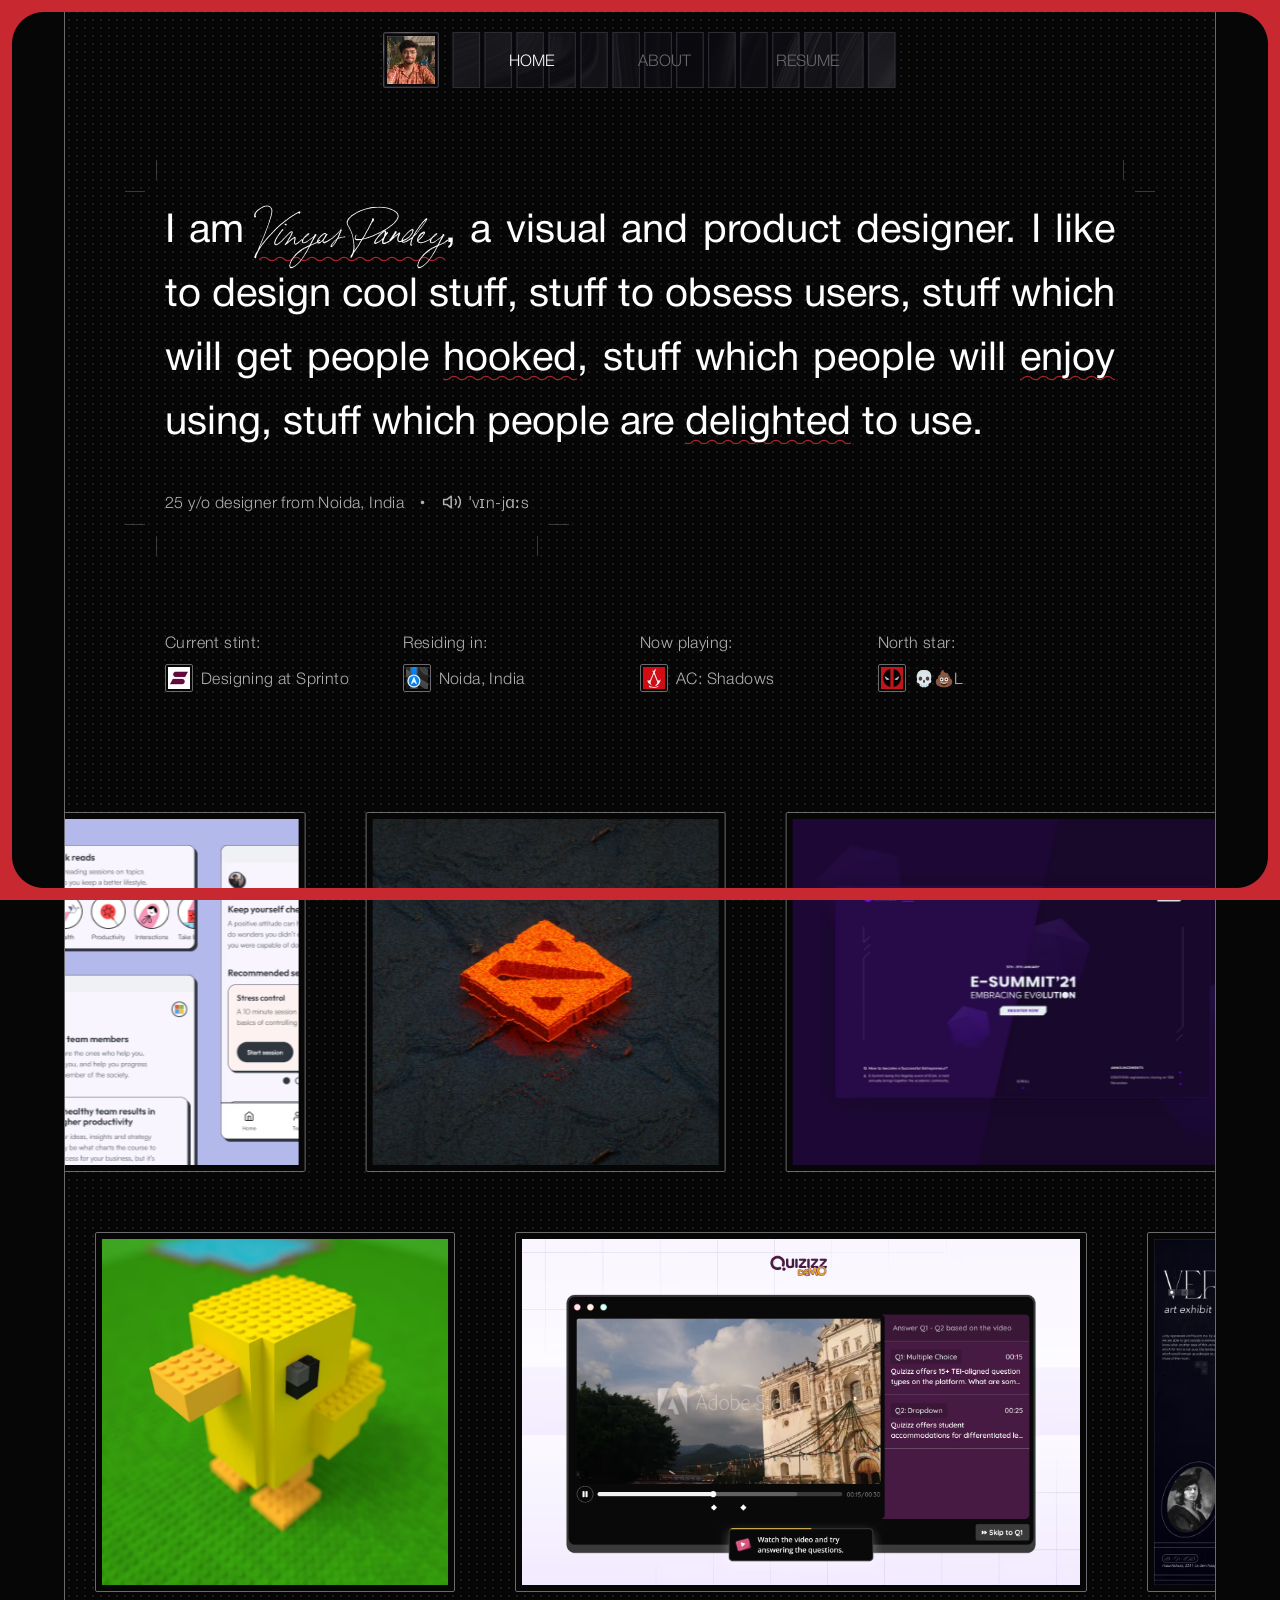
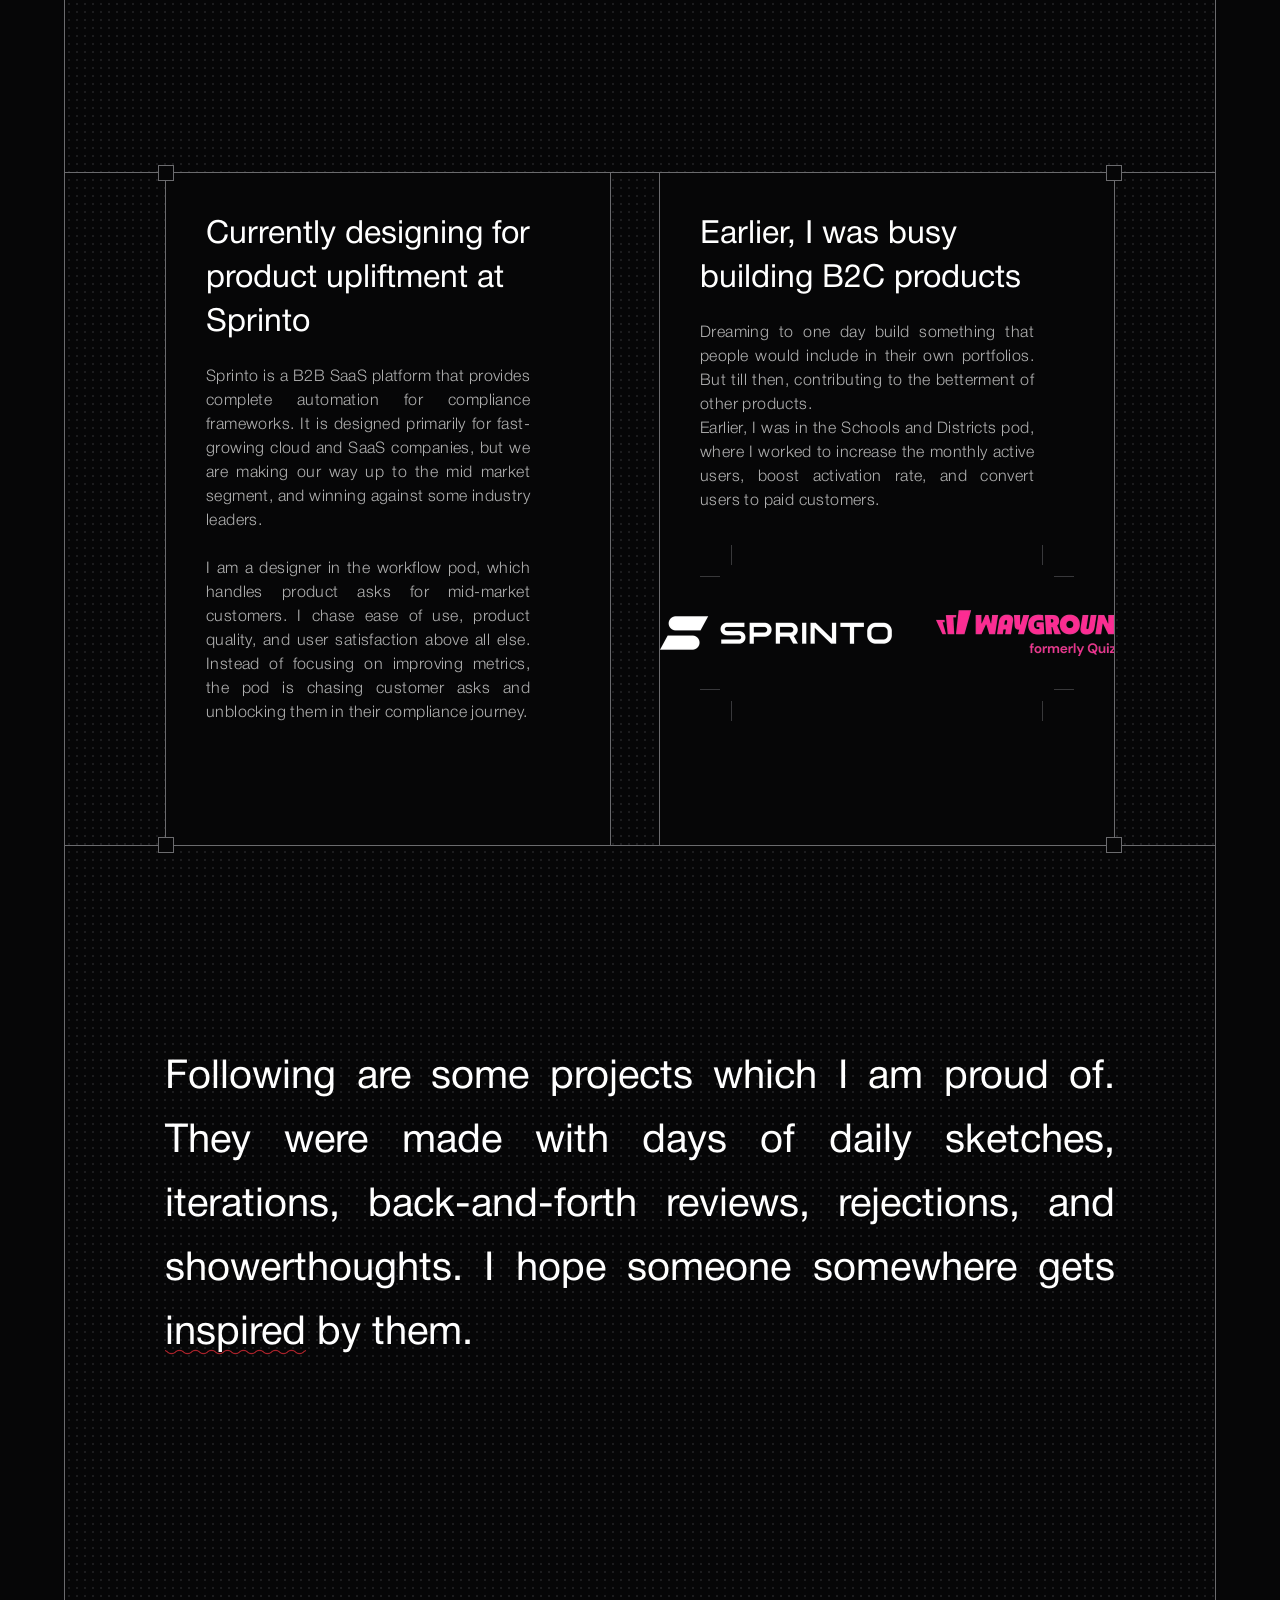
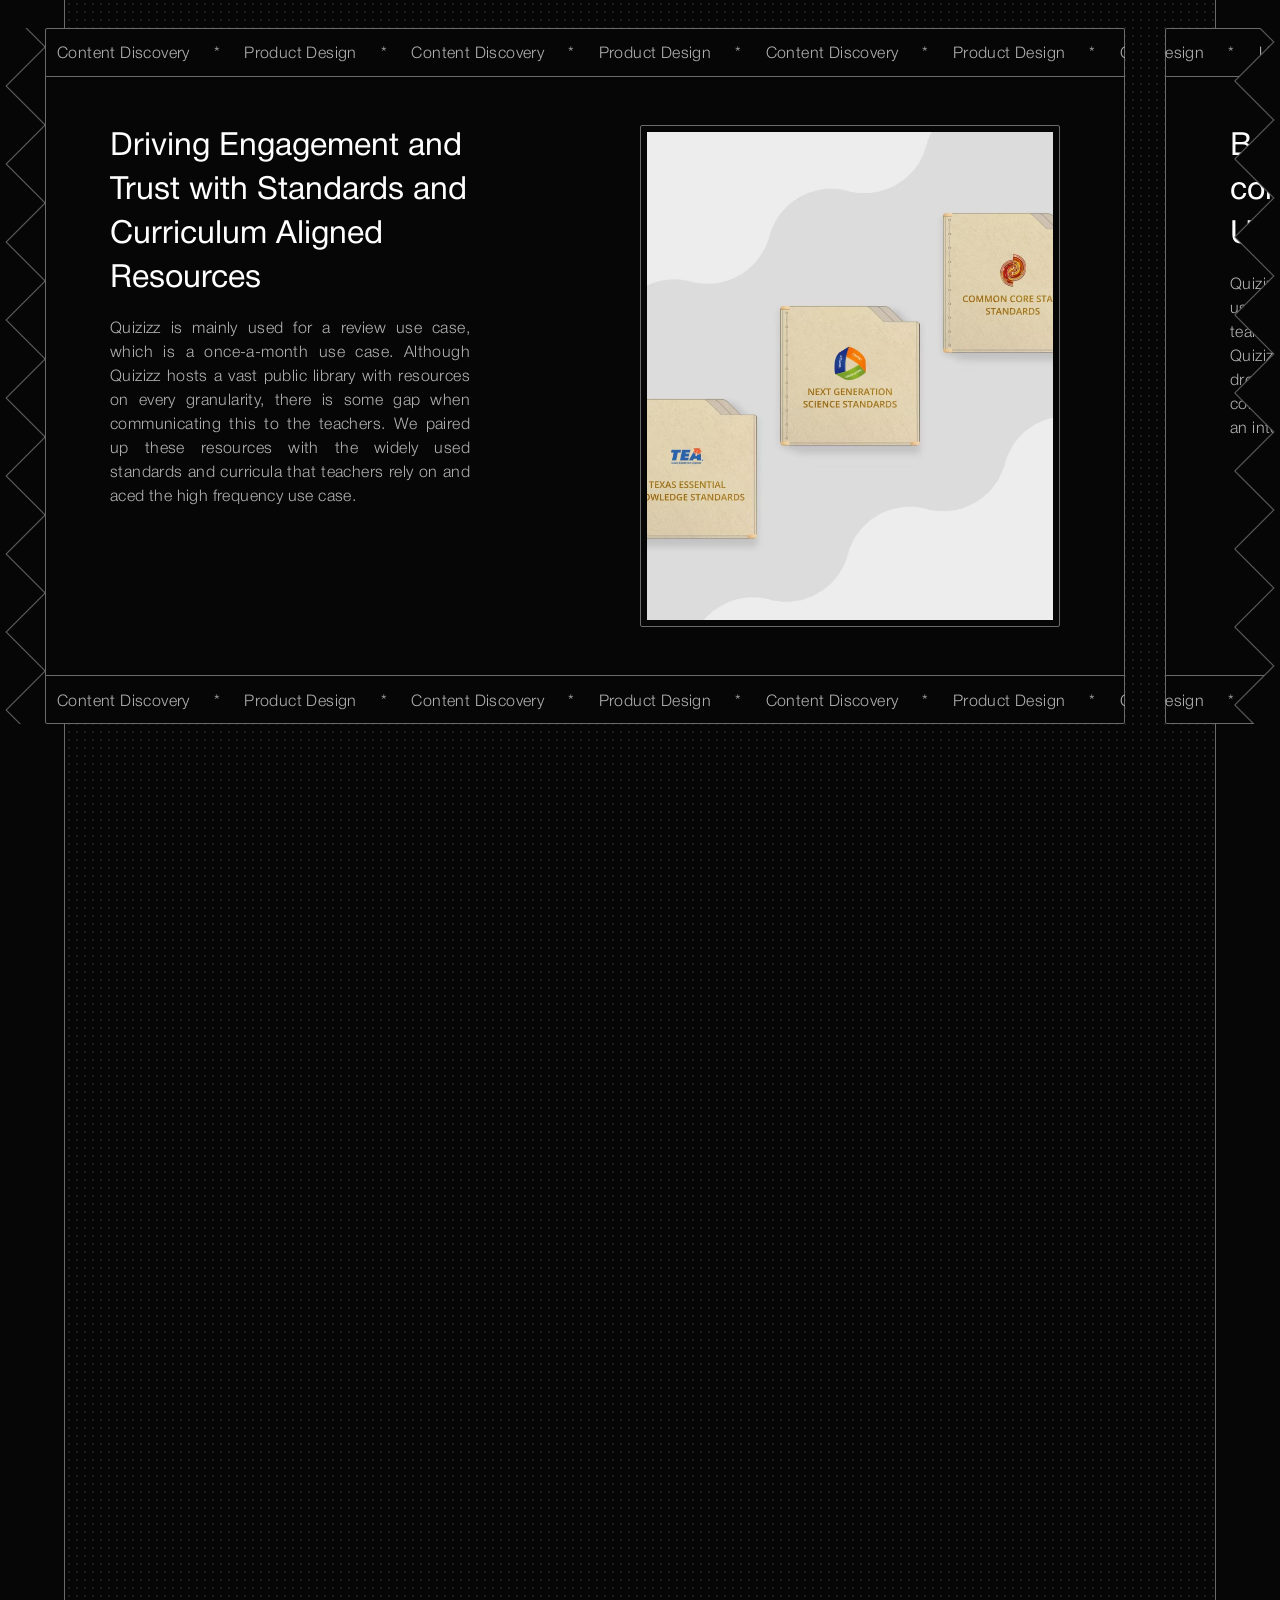
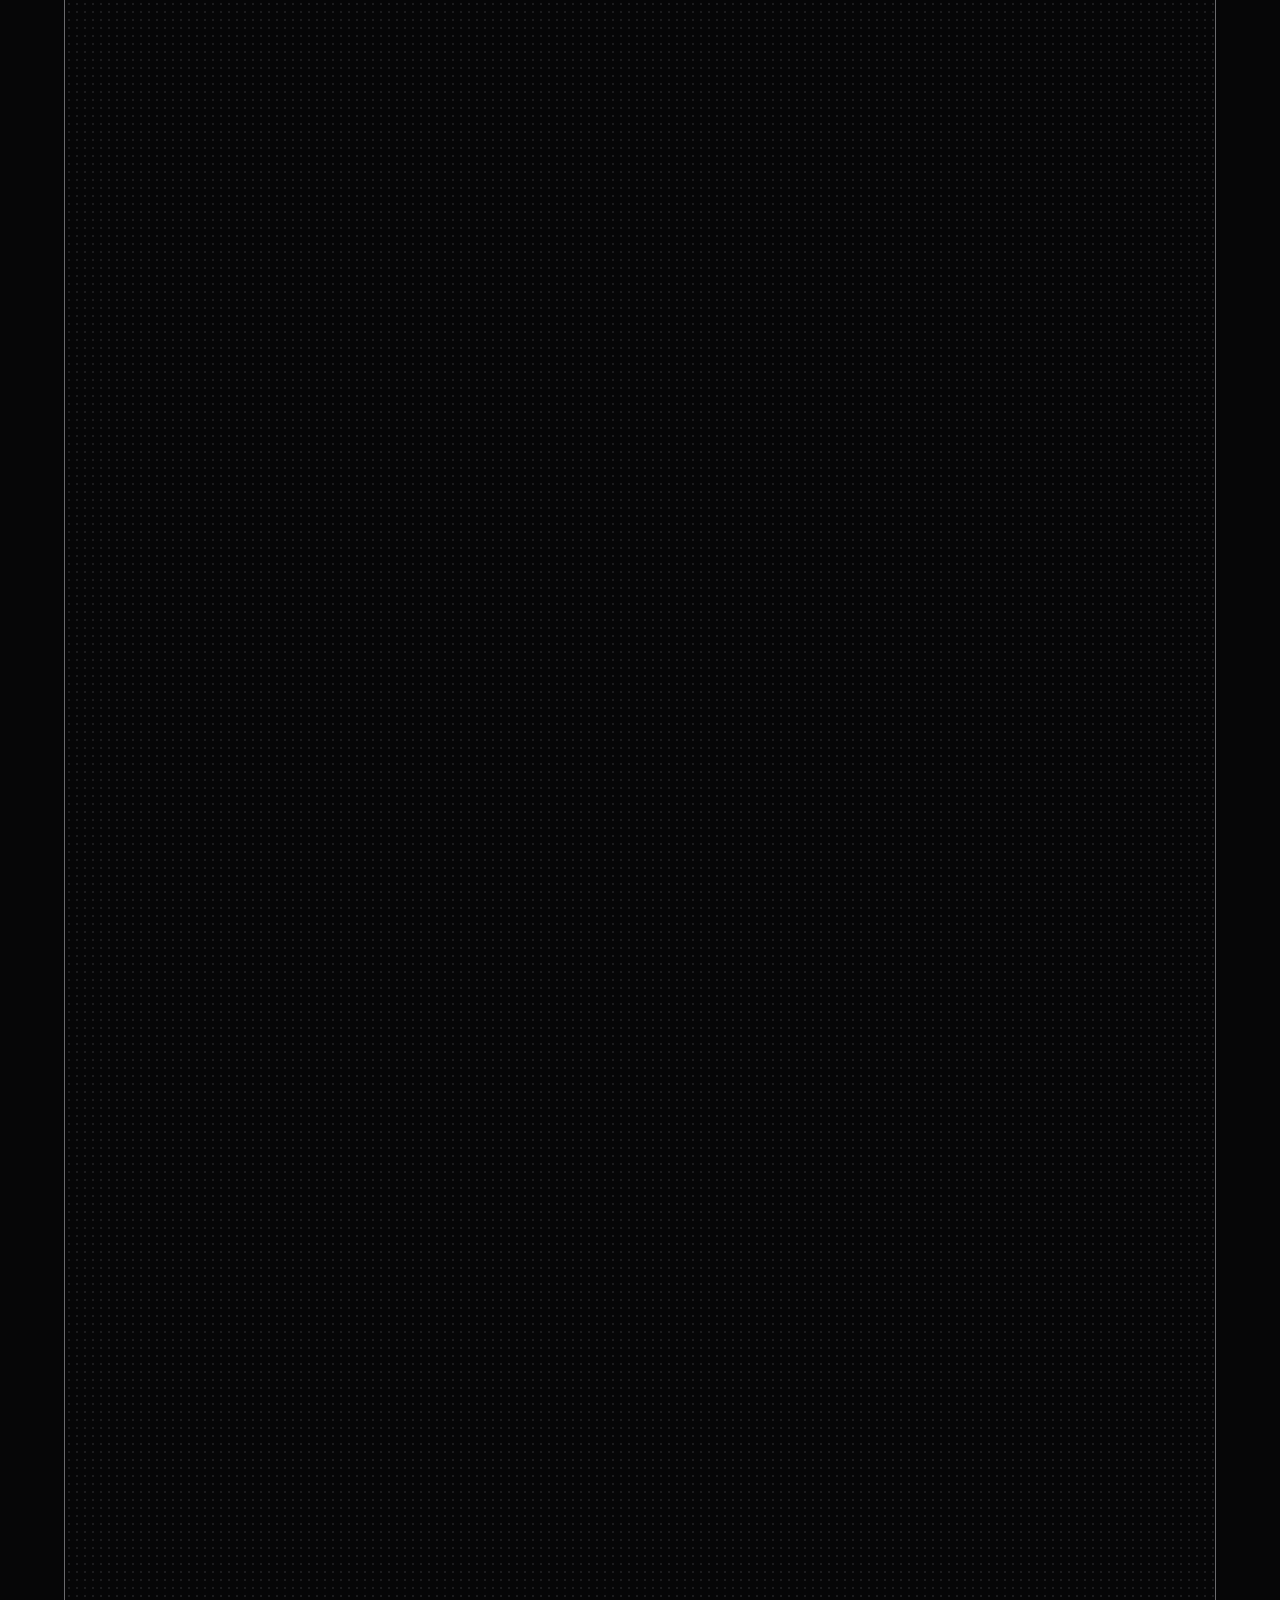
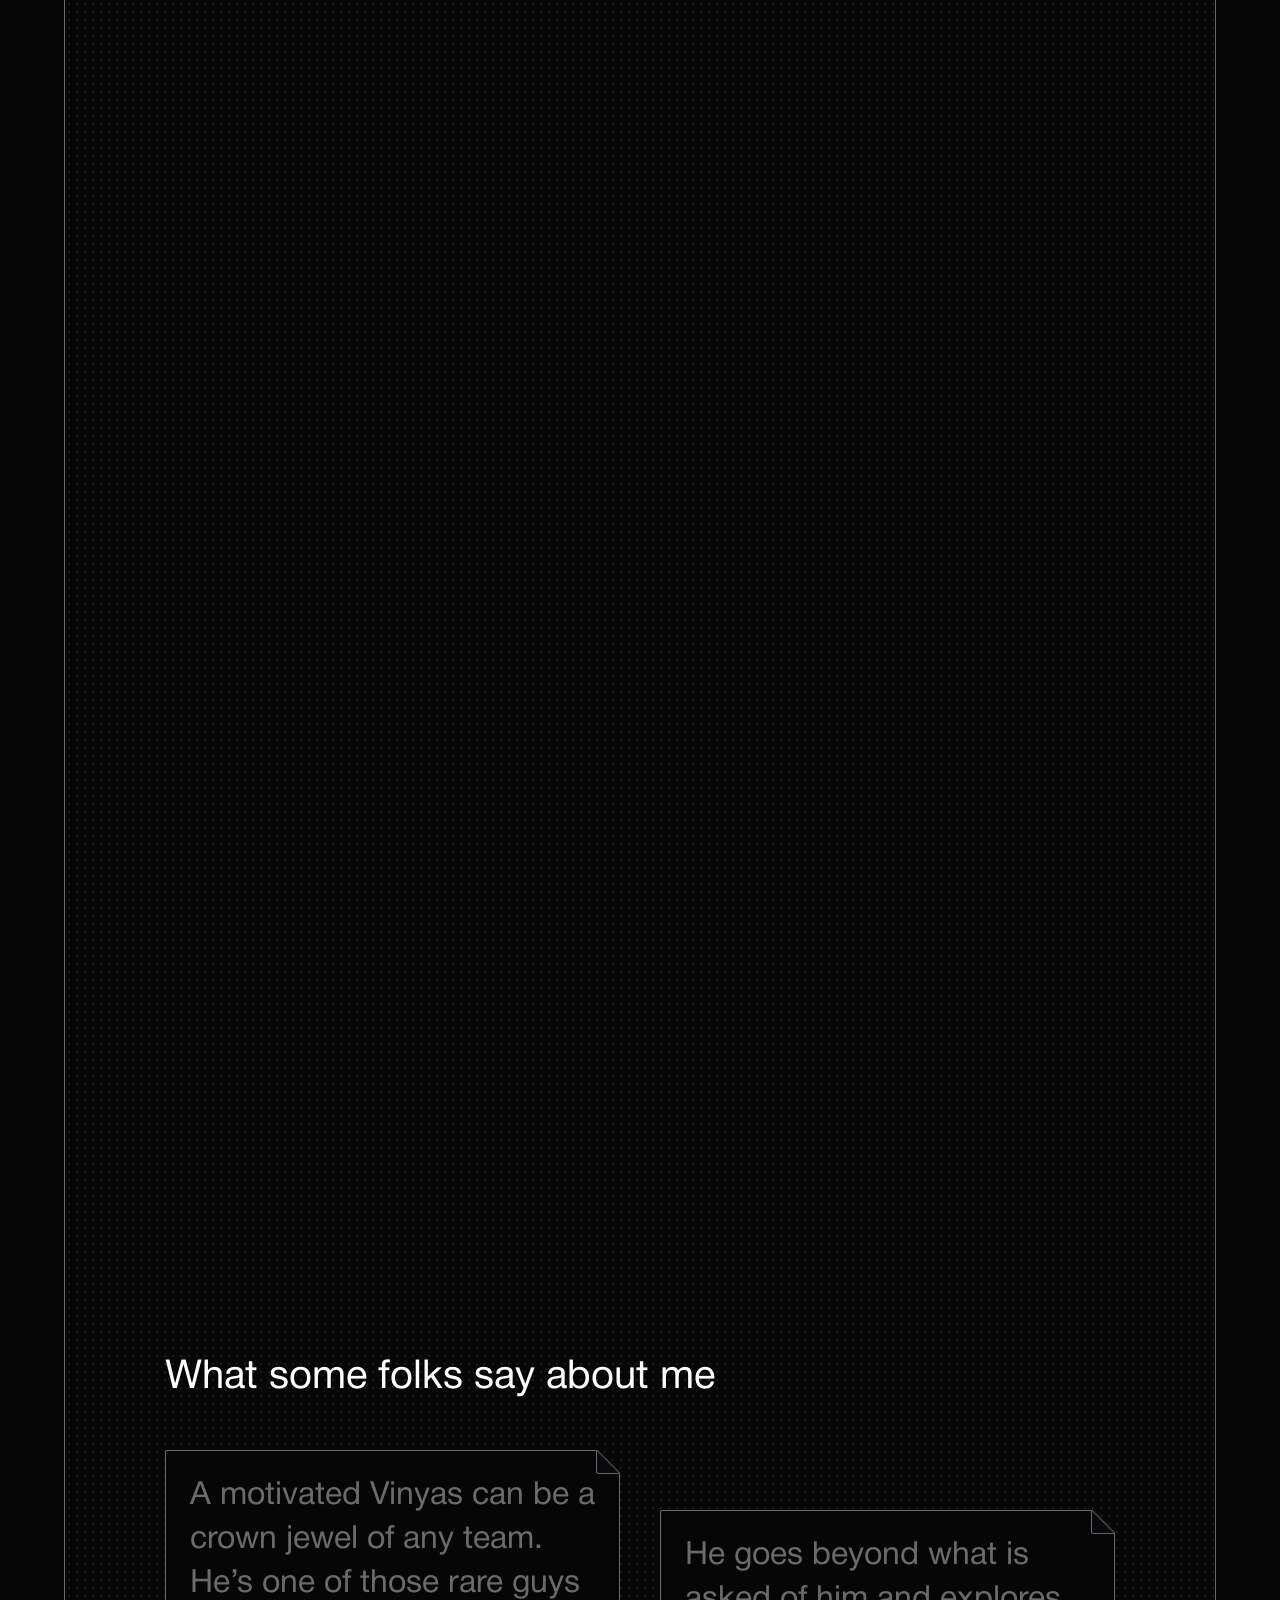
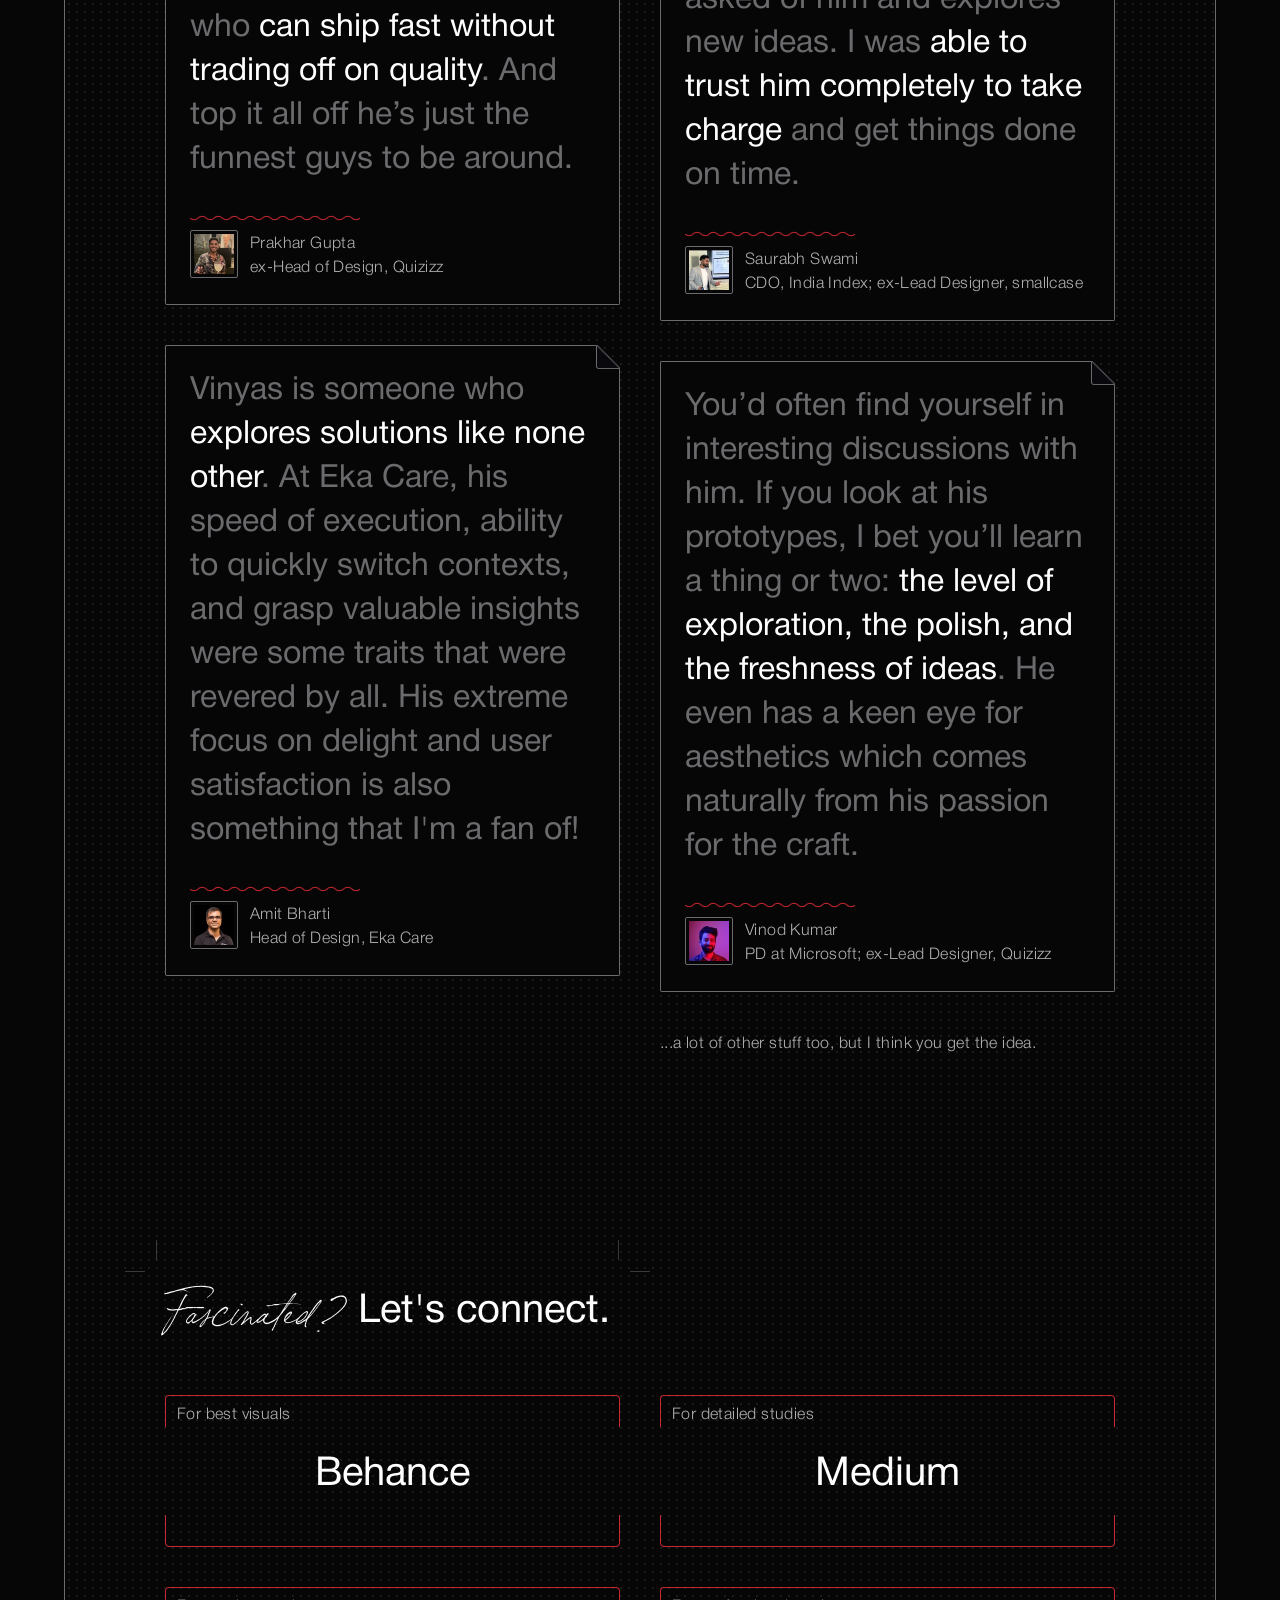
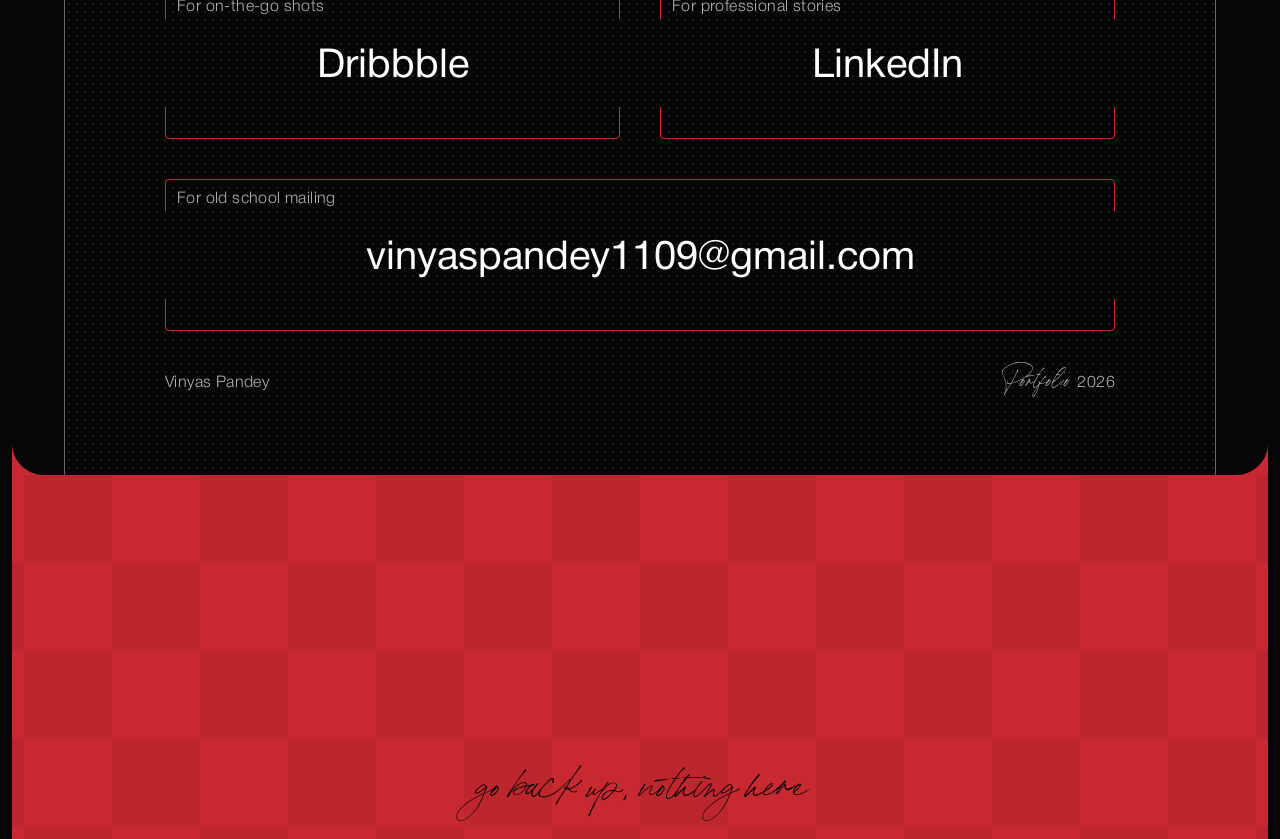
==== index.html @ e6828396 "Build every page from one set of sources, and make content changes scale Pages now come from src/ (s" ====
<!doctype html>
<html lang="en">
<head>
<meta charset="utf-8">
<meta name="viewport" content="width=device-width, initial-scale=1, viewport-fit=cover">
<!-- Generated by scripts/build.py from src/pages/home.html. Edit that, not this file. -->
<title>Vinyas Pandey</title>
<meta name="description" content="I am Vinyas Pandey, a product designer from Noida, India. Currently designing at Sprinto.">
<meta property="og:type" content="website">
<meta property="og:site_name" content="Vinyas Pandey">
<meta property="og:title" content="Vinyas Pandey">
<meta property="og:description" content="I am Vinyas Pandey, a product designer from Noida, India. Currently designing at Sprinto.">
<meta property="og:url" content="https://vinyas.me/">
<meta property="og:image" content="https://vinyas.me/assets/img/ui/og-image.png">
<meta property="og:image:width" content="1200">
<meta property="og:image:height" content="630">
<meta property="og:image:alt" content="Vinyas Pandey | Portfolio">
<meta name="twitter:card" content="summary_large_image">
<meta name="twitter:title" content="Vinyas Pandey">
<meta name="twitter:description" content="I am Vinyas Pandey, a product designer from Noida, India. Currently designing at Sprinto.">
<meta name="twitter:image" content="https://vinyas.me/assets/img/ui/og-image.png">
<link rel="canonical" href="https://vinyas.me/">
<link rel="icon" type="image/png" href="assets/img/ui/favicon.png">
<link rel="apple-touch-icon" href="assets/img/ui/webclip.png">
<link rel="stylesheet" href="assets/css/site.css">
</head>
<body>

<!-- Fixed red frame -->
<div class="rounded-border-top"></div><div class="rounded-border-left"></div><div class="rounded-border-right"></div><div class="rounded-border-bottom"></div>
<div class="rounded-corner rc-tl"></div><div class="rounded-corner rc-tr"></div><div class="rounded-corner rc-bl"></div><div class="rounded-corner rc-br"></div>

<!-- Navbar: the links come from "nav" in content/site.json -->
<header class="navbar-container" id="navbarContainer">
  <nav class="navbar" aria-label="Main">
    <div class="navbar-profile-image">
      <button class="navbar-profile-images-container" id="profileStack" type="button" aria-label="Show another photo of Vinyas">
        <img class="profile-image pi-2" data-order="3" src="assets/img/profile/photo-4.avif" width="96" height="96" alt="">
        <img class="profile-image pi-3" data-order="2" src="assets/img/profile/photo-3.avif" width="96" height="96" alt="">
        <img class="profile-image pi-4" data-order="1" src="assets/img/profile/photo-2.avif" width="96" height="96" alt="">
        <img class="profile-image pi-1" data-order="0" src="assets/img/profile/photo-1.avif" width="96" height="96" alt="">
      </button>
    </div>
    <div class="navbar-controls">
      <a href="#top" aria-current="page" class="navbar-control-link active" id="homeLink">HOME</a>
      <a href="about/" class="navbar-control-link">ABOUT</a>
      <a href="https://drive.google.com/drive/folders/16NA4Vg2wVpLMmNvJw1I25iqJxJHvULP1?usp=sharing" target="_blank" rel="noopener" class="navbar-control-link">RESUME</a>
      <div class="navbar-glow-container" aria-hidden="true">
        <div class="navbar-glow-divs" id="navGlow"><div class="navbar-glow glow-1"></div><div class="navbar-glow glow-2"></div></div>
      </div>
    </div>
  </nav>
</header>

<main class="page-container" id="top">

  <!-- Images that follow the cursor when hovering underlined words -->
  <div class="underline-hover-images-container" aria-hidden="true">
    <div class="underline-hover-image rickroll" data-img="pronounce"><div class="image-container"><picture><source srcset="assets/img/hover/rickroll.avif" type="image/avif"><img class="image-slot" src="assets/img/hover/rickroll.gif" alt="" width="320" height="320"></picture></div></div>
    <div class="underline-hover-image" data-img="name"><div class="image-container"><img class="image-slot" src="assets/img/hover/name-photo.avif" alt="" width="738" height="984"></div></div>
    <div class="underline-hover-image" data-img="hooked"><div class="image-container"><picture><source srcset="assets/img/hover/pokeballs.avif" type="image/avif"><img class="image-slot" src="assets/img/hover/pokeballs.gif" alt="" width="640" height="640"></picture></div></div>
    <div class="underline-hover-image enjoy" data-img="enjoy"><div class="image-container"><picture><source srcset="assets/img/hover/side-navigation-exploration.avif" type="image/avif"><img class="image-slot" src="assets/img/hover/side-navigation-exploration.gif" alt="" width="400" height="300"></picture></div></div>
    <div class="underline-hover-image delighted" data-img="delighted"><div class="image-container"><picture><source srcset="assets/img/hover/website-exploration.avif" type="image/avif"><img class="image-slot" src="assets/img/hover/website-exploration.gif" alt="" width="560" height="398"></picture></div></div>
    <div class="underline-hover-image inspired" data-img="inspired"><div class="image-container"><picture><source srcset="assets/img/hover/lightbulb.avif" type="image/avif"><img class="image-slot" src="assets/img/hover/lightbulb.gif" alt="" width="720" height="720"></picture></div></div>
  </div>

  <!-- Hero -->
  <section class="hero-container" aria-label="Introduction">
    <div class="hero-heading-container">
      <span class="crop-mark crop-mark-top-right"></span><span class="crop-mark crop-mark-top-left"></span>
      <h1>I am <span class="bon-vivant-style wavy-underline bon-vivant-underline" data-hover="name">Vinyas Pandey</span>, a visual and product designer. I like to design cool stuff, stuff to obsess users, stuff which will get people <span class="wavy-underline" data-hover="hooked">hooked</span>, stuff which people will <span class="wavy-underline" data-hover="enjoy">enjoy</span> using, stuff which people are <span class="wavy-underline" data-hover="delighted">delighted</span> to use.</h1>
    </div>
    <div class="hero-heading-meta-container">
      <span class="crop-mark crop-mark-bottom-left"></span><span class="crop-mark crop-mark-bottom-right"></span>
      <p class="paragraph-text">25 y/o designer from Noida, India</p>
      <p class="paragraph-text bullet-point" aria-hidden="true">•</p>
      <button class="name-pronunciation-container" id="pronounce" type="button" aria-label="How to pronounce Vinyas: ˈvɪn-jɑːs">
        <img class="name-pronunciation-volume-icon" src="assets/img/ui/volume-icon.png" width="40" height="40" alt="">
        <span class="paragraph-text">ˈvɪn-jɑːs</span>
      </button>
    </div>
    <div class="hero-dynamic-meta-container">
      <div class="dynamic-meta-item-row">
        <div class="dynamic-meta-item">
          <p class="paragraph-text">Current stint:</p>
          <div class="dynamic-meta-item-data">
            <div class="meta-item-image-container" aria-hidden="true"><img class="meta-item-image" src="assets/img/meta/workplace-sprinto.avif" alt="" width="44" height="44"></div>
            <p class="paragraph-text">Designing at Sprinto</p>
          </div>
        </div>
        <div class="dynamic-meta-item">
          <p class="paragraph-text">Residing in:</p>
          <div class="dynamic-meta-item-data">
            <div class="meta-item-image-container" aria-hidden="true"><img class="meta-item-image" src="assets/img/meta/location.avif" alt="" width="44" height="44"></div>
            <p class="paragraph-text">Noida, India</p>
          </div>
        </div>
      </div>
      <div class="dynamic-meta-item-row second">
        <div class="dynamic-meta-item">
          <p class="paragraph-text">Now playing:</p>
          <div class="dynamic-meta-item-data">
            <div class="meta-item-image-container" aria-hidden="true"><img class="meta-item-image" src="assets/img/meta/now-playing.avif" alt="" width="44" height="44"></div>
            <p class="paragraph-text">AC: Shadows</p>
          </div>
        </div>
        <div class="dynamic-meta-item">
          <p class="paragraph-text">North star:</p>
          <div class="dynamic-meta-item-data">
            <div class="meta-item-image-container" aria-hidden="true"><img class="meta-item-image" src="assets/img/meta/north-star.avif" alt="" width="44" height="44"></div>
            <p class="paragraph-text">💀💩L</p>
          </div>
        </div>
      </div>
    </div>
  </section>

  <!-- At a glance: two rows that slide sideways as you scroll -->
  <section class="at-a-glance-container" aria-label="Work at a glance">
    <div class="glance-image-row" id="glance1">
      <div class="at-a-glance-image"><div class="image-container"><img class="image-slot glance" src="assets/img/glance/glance-1.avif" alt="" width="540" height="540"></div></div>
      <div class="at-a-glance-image"><div class="image-container"><img class="image-slot glance" src="assets/img/glance/glance-2.avif" alt="" width="1080" height="800"></div></div>
      <div class="at-a-glance-image"><div class="image-container"><img class="image-slot glance" src="assets/img/glance/glance-3.avif" alt="" width="1200" height="1200"></div></div>
      <div class="at-a-glance-image"><div class="image-container"><img class="image-slot glance" src="assets/img/glance/glance-4.avif" alt="" width="2400" height="1800"></div></div>
    </div>
    <div class="glance-image-row" id="glance2">
      <div class="at-a-glance-image"><div class="image-container"><img class="image-slot glance" src="assets/img/glance/glance-5.avif" alt="" width="1600" height="1600"></div></div>
      <div class="at-a-glance-image"><div class="image-container"><img class="image-slot glance" src="assets/img/glance/glance-6.avif" alt="" width="1620" height="1005"></div></div>
      <div class="at-a-glance-image"><div class="image-container"><img class="image-slot glance" src="assets/img/glance/glance-7.avif" alt="" width="648" height="916"></div></div>
      <div class="at-a-glance-image"><div class="image-container"><img class="image-slot glance" src="assets/img/glance/glance-8.avif" alt="" width="732" height="553"></div></div>
    </div>
  </section>

  <!-- Work experience -->
  <section class="work-experience-container" aria-label="Work experience">
    <div class="experience-container">
      <div class="work-experience-text-content">
        <h2>Currently designing for product upliftment at Sprinto</h2>
        <p class="paragraph-text work-experience-paragraph">Sprinto is a B2B SaaS platform that provides complete automation for compliance frameworks. It is designed primarily for fast-growing cloud and SaaS companies, but we are making our way up to the mid market segment, and winning against some industry leaders.<br><br>I am a designer in the workflow pod, which handles product asks for mid-market customers. I chase ease of use, product quality, and user satisfaction above all else. Instead of focusing on improving metrics, the pod is chasing customer asks and unblocking them in their compliance journey.</p>
      </div>
      <div class="handle-box-decor bottom-left"></div><div class="handle-box-decor top-left"></div>
    </div>
    <div class="experience-container">
      <div class="work-experience-text-content">
        <h2>Earlier, I was busy building B2C products</h2>
        <p class="paragraph-text work-experience-paragraph">Dreaming to one day build something that people would include in their own portfolios. But till then, contributing to the betterment of other products.<br>Earlier, I was in the Schools and Districts pod, where I worked to increase the monthly active users, boost activation rate, and convert users to paid customers.</p>
      </div>
      <div class="handle-box-decor bottom-right"></div><div class="handle-box-decor top-right"></div>
      <div class="logos-carousel-container" aria-label="Previous workplaces">
        <span class="crop-mark work-top-right"></span><span class="crop-mark work-bottom-right"></span><span class="crop-mark work-bottom-left"></span><span class="crop-mark work-top-left"></span>
        <!-- Logos come from content/logos.csv -->
        <div class="logos-carousel" id="logos" style="--logos-duration:19.4s">
          <div class="logos-image"><img class="logo" src="assets/img/logos/sprinto.avif" alt="Sprinto" width="464" height="68" style="--h:34px" loading="lazy" decoding="async"><img class="logo" src="assets/img/logos/wayground.avif" alt="Wayground, formerly Quizizz" width="392" height="92" style="--h:46px" loading="lazy" decoding="async"><img class="logo" src="assets/img/logos/iit-roorkee.avif" alt="IIT Roorkee" width="520" height="96" style="--h:48px" loading="lazy" decoding="async"><img class="logo" src="assets/img/logos/hackerrank.avif" alt="HackerRank" width="496" height="54" style="--h:27px" loading="lazy" decoding="async"><img class="logo" src="assets/img/logos/smallcase.avif" alt="smallcase" width="354" height="88" style="--h:44px" loading="lazy" decoding="async"><img class="logo" src="assets/img/logos/eka-care.avif" alt="Eka Care" width="348" height="86" style="--h:43px" loading="lazy" decoding="async"><img class="logo" src="assets/img/logos/turnip.avif" alt="Turnip" width="320" height="84" style="--h:42px" loading="lazy" decoding="async"><img class="logo" src="assets/img/logos/yojak.avif" alt="Yojak" width="246" height="88" style="--h:44px" loading="lazy" decoding="async"></div>
          <div class="logos-image" aria-hidden="true"><img class="logo" src="assets/img/logos/sprinto.avif" alt="" width="464" height="68" style="--h:34px" loading="lazy" decoding="async"><img class="logo" src="assets/img/logos/wayground.avif" alt="" width="392" height="92" style="--h:46px" loading="lazy" decoding="async"><img class="logo" src="assets/img/logos/iit-roorkee.avif" alt="" width="520" height="96" style="--h:48px" loading="lazy" decoding="async"><img class="logo" src="assets/img/logos/hackerrank.avif" alt="" width="496" height="54" style="--h:27px" loading="lazy" decoding="async"><img class="logo" src="assets/img/logos/smallcase.avif" alt="" width="354" height="88" style="--h:44px" loading="lazy" decoding="async"><img class="logo" src="assets/img/logos/eka-care.avif" alt="" width="348" height="86" style="--h:43px" loading="lazy" decoding="async"><img class="logo" src="assets/img/logos/turnip.avif" alt="" width="320" height="84" style="--h:42px" loading="lazy" decoding="async"><img class="logo" src="assets/img/logos/yojak.avif" alt="" width="246" height="88" style="--h:44px" loading="lazy" decoding="async"></div>
        </div>
      </div>
    </div>
  </section>

  <!-- Projects -->
  <div class="projects-title-container">
    <h1>Following are some projects which I am proud of. They were made with days of daily sketches, iterations, back-and-forth reviews, rejections, and showerthoughts. I hope someone somewhere gets <span class="wavy-underline" data-hover="inspired">inspired</span> by them.</h1>
  </div>
  <section class="work-container" id="work" aria-label="Projects" style="--cards:6">
    <div class="work-carousel-sticky-container">
      <div class="work-carousel-container" id="carousel">
        <div class="zig-zag" aria-hidden="true"></div><div class="zig-zag right" aria-hidden="true"></div>
        <div class="projects-carousel">
          <!-- Project cards come from content/projects.csv -->
          <div class="projects-list" id="projectsList" role="list">
          <div class="project-container" role="listitem"><a class="project-link-container" href="work/browse-experience/"><div class="project-attributes-container top" aria-hidden="true"><div class="project-attributes-list"><p>Product Design</p><p>*</p><p>Content Discovery</p><p>*</p><p>Product Design</p><p>*</p><p>Content Discovery</p><p>*</p><p>Product Design</p><p>*</p><p>Content Discovery</p><p>*</p><p>Product Design</p><p>*</p><p>Content Discovery</p><p>*</p><p>Product Design</p><p>*</p><p>Content Discovery</p><p>*</p><p>Product Design</p><p>*</p><p>Content Discovery</p><p>*</p><p>Product Design</p><p>*</p><p>Content Discovery</p><p>*</p><p>Product Design</p><p>*</p><p>Content Discovery</p><p>*</p></div></div><div class="project-content-and-image"><div class="project-title-and-subtitle"><h2>Driving Engagement and Trust with Standards and Curriculum Aligned Resources</h2><p class="project-description">Quizizz is mainly used for a review use case, which is a once-a-month use case. Although Quizizz hosts a vast public library with resources on every granularity, there is some gap when communicating this to the teachers. We paired up these resources with the widely used standards and curricula that teachers rely on and aced the high frequency use case.</p><span class="sr-only">Product Design, Content Discovery</span></div><div class="image-container project"><img class="image-slot" src="assets/img/projects/browse-experience.avif" width="786" height="1162" alt=""></div></div><div class="project-attributes-container bottom" aria-hidden="true"><div class="project-attributes-list"><p>Product Design</p><p>*</p><p>Content Discovery</p><p>*</p><p>Product Design</p><p>*</p><p>Content Discovery</p><p>*</p><p>Product Design</p><p>*</p><p>Content Discovery</p><p>*</p><p>Product Design</p><p>*</p><p>Content Discovery</p><p>*</p><p>Product Design</p><p>*</p><p>Content Discovery</p><p>*</p><p>Product Design</p><p>*</p><p>Content Discovery</p><p>*</p><p>Product Design</p><p>*</p><p>Content Discovery</p><p>*</p><p>Product Design</p><p>*</p><p>Content Discovery</p><p>*</p></div></div></a></div>
          <div class="project-container" role="listitem"><a class="project-link-container" href="work/quizizz-demo-experience/"><div class="project-attributes-container top" aria-hidden="true"><div class="project-attributes-list"><p>Visual Design</p><p>*</p><p>User Onboarding</p><p>*</p><p>Visual Design</p><p>*</p><p>User Onboarding</p><p>*</p><p>Visual Design</p><p>*</p><p>User Onboarding</p><p>*</p><p>Visual Design</p><p>*</p><p>User Onboarding</p><p>*</p><p>Visual Design</p><p>*</p><p>User Onboarding</p><p>*</p><p>Visual Design</p><p>*</p><p>User Onboarding</p><p>*</p><p>Visual Design</p><p>*</p><p>User Onboarding</p><p>*</p><p>Visual Design</p><p>*</p><p>User Onboarding</p><p>*</p></div></div><div class="project-content-and-image"><div class="project-title-and-subtitle"><h2>Boosting activation by communicating the Quizizz USP during signup</h2><p class="project-description">Quizizz has an activation rate of ~20% for US users. In an attempt to boost this number, the team hypothesized that users do not understand Quizizz&#x27;s USP in their first interaction, and hence drop off. This project is an attempt to communicate what Quizizz offers to their users in an interactive manner.</p><span class="sr-only">Visual Design, User Onboarding</span></div><div class="image-container project"><img class="image-slot" src="assets/img/projects/quizizz-demo-experience.avif" width="1218" height="1800" alt=""></div></div><div class="project-attributes-container bottom" aria-hidden="true"><div class="project-attributes-list"><p>Visual Design</p><p>*</p><p>User Onboarding</p><p>*</p><p>Visual Design</p><p>*</p><p>User Onboarding</p><p>*</p><p>Visual Design</p><p>*</p><p>User Onboarding</p><p>*</p><p>Visual Design</p><p>*</p><p>User Onboarding</p><p>*</p><p>Visual Design</p><p>*</p><p>User Onboarding</p><p>*</p><p>Visual Design</p><p>*</p><p>User Onboarding</p><p>*</p><p>Visual Design</p><p>*</p><p>User Onboarding</p><p>*</p><p>Visual Design</p><p>*</p><p>User Onboarding</p><p>*</p></div></div></a></div>
          <div class="project-container" role="listitem"><a class="project-link-container" href="work/quizizz-org-picker/"><div class="project-attributes-container top" aria-hidden="true"><div class="project-attributes-list"><p>Feature Revamp</p><p>*</p><p>Product QA</p><p>*</p><p>Feature Revamp</p><p>*</p><p>Product QA</p><p>*</p><p>Feature Revamp</p><p>*</p><p>Product QA</p><p>*</p><p>Feature Revamp</p><p>*</p><p>Product QA</p><p>*</p><p>Feature Revamp</p><p>*</p><p>Product QA</p><p>*</p><p>Feature Revamp</p><p>*</p><p>Product QA</p><p>*</p><p>Feature Revamp</p><p>*</p><p>Product QA</p><p>*</p><p>Feature Revamp</p><p>*</p><p>Product QA</p><p>*</p></div></div><div class="project-content-and-image"><div class="project-title-and-subtitle"><h2>Redesigning the Quizizz org picker for accuracy and consistency</h2><p class="project-description">Inaccuracy of org data is a problem that is very prominent in Quizizz. This affects content recommendation accuracy, reduced admin trust, and hassles in lead generation. This project rethinks the org picker for teachers to make it easier for users to find their org, improve accuracy, and reduce dropoffs.</p><span class="sr-only">Feature Revamp, Product QA</span></div><div class="image-container project"><img class="image-slot" src="assets/img/projects/quizizz-org-picker.avif" width="786" height="1162" alt=""></div></div><div class="project-attributes-container bottom" aria-hidden="true"><div class="project-attributes-list"><p>Feature Revamp</p><p>*</p><p>Product QA</p><p>*</p><p>Feature Revamp</p><p>*</p><p>Product QA</p><p>*</p><p>Feature Revamp</p><p>*</p><p>Product QA</p><p>*</p><p>Feature Revamp</p><p>*</p><p>Product QA</p><p>*</p><p>Feature Revamp</p><p>*</p><p>Product QA</p><p>*</p><p>Feature Revamp</p><p>*</p><p>Product QA</p><p>*</p><p>Feature Revamp</p><p>*</p><p>Product QA</p><p>*</p><p>Feature Revamp</p><p>*</p><p>Product QA</p><p>*</p></div></div></a></div>
          <div class="project-container" role="listitem"><a class="project-link-container" href="work/msdc-2022/"><div class="project-attributes-container top" aria-hidden="true"><div class="project-attributes-list"><p>Problem Identification</p><p>*</p><p>Product Design</p><p>*</p><p>Problem Identification</p><p>*</p><p>Product Design</p><p>*</p><p>Problem Identification</p><p>*</p><p>Product Design</p><p>*</p><p>Problem Identification</p><p>*</p><p>Product Design</p><p>*</p><p>Problem Identification</p><p>*</p><p>Product Design</p><p>*</p><p>Problem Identification</p><p>*</p><p>Product Design</p><p>*</p><p>Problem Identification</p><p>*</p><p>Product Design</p><p>*</p><p>Problem Identification</p><p>*</p><p>Product Design</p><p>*</p></div></div><div class="project-content-and-image"><div class="project-title-and-subtitle"><h2>Reigniting the Emotional Quotient in Virtual Communication within the Workplace</h2><p class="project-description">Employees are not able to communicate properly in a virtual setting because of a lack of emotional factors such as tone, gestures, and expressions. Here, I attempt to solve this problem as a part of Microsoft Design Challenge 2022 by incorporating these factors into their communication via various methods.</p><span class="sr-only">Problem Identification, Product Design</span></div><div class="image-container project"><img class="image-slot" src="assets/img/projects/msdc-2022.avif" width="609" height="900" alt=""></div></div><div class="project-attributes-container bottom" aria-hidden="true"><div class="project-attributes-list"><p>Problem Identification</p><p>*</p><p>Product Design</p><p>*</p><p>Problem Identification</p><p>*</p><p>Product Design</p><p>*</p><p>Problem Identification</p><p>*</p><p>Product Design</p><p>*</p><p>Problem Identification</p><p>*</p><p>Product Design</p><p>*</p><p>Problem Identification</p><p>*</p><p>Product Design</p><p>*</p><p>Problem Identification</p><p>*</p><p>Product Design</p><p>*</p><p>Problem Identification</p><p>*</p><p>Product Design</p><p>*</p><p>Problem Identification</p><p>*</p><p>Product Design</p><p>*</p></div></div></a></div>
          <div class="project-container" role="listitem"><a class="project-link-container" href="work/e-summit-2021/"><div class="project-attributes-container top" aria-hidden="true"><div class="project-attributes-list"><p>Brand Identity</p><p>*</p><p>Web Design</p><p>*</p><p>Brand Identity</p><p>*</p><p>Web Design</p><p>*</p><p>Brand Identity</p><p>*</p><p>Web Design</p><p>*</p><p>Brand Identity</p><p>*</p><p>Web Design</p><p>*</p><p>Brand Identity</p><p>*</p><p>Web Design</p><p>*</p><p>Brand Identity</p><p>*</p><p>Web Design</p><p>*</p><p>Brand Identity</p><p>*</p><p>Web Design</p><p>*</p><p>Brand Identity</p><p>*</p><p>Web Design</p><p>*</p></div></div><div class="project-content-and-image"><div class="project-title-and-subtitle"><h2>Defining the Brand Identity for IIT Roorkee&#x27;s E-Summit 2021</h2><p class="project-description">Built the brand identity, created deliverables, and designed the website for the flagship event of E-Cell IIT Roorkee. E-Summit is held annually to bring together the entrepreneurial, venture, and academic communities to a common ground and provides an avenue to exhibit entrepreneurial talent and creativity through discussions, seminars, competitions, and more.</p><span class="sr-only">Brand Identity, Web Design</span></div><div class="image-container project"><img class="image-slot" src="assets/img/projects/e-summit-2021.avif" width="609" height="900" alt=""></div></div><div class="project-attributes-container bottom" aria-hidden="true"><div class="project-attributes-list"><p>Brand Identity</p><p>*</p><p>Web Design</p><p>*</p><p>Brand Identity</p><p>*</p><p>Web Design</p><p>*</p><p>Brand Identity</p><p>*</p><p>Web Design</p><p>*</p><p>Brand Identity</p><p>*</p><p>Web Design</p><p>*</p><p>Brand Identity</p><p>*</p><p>Web Design</p><p>*</p><p>Brand Identity</p><p>*</p><p>Web Design</p><p>*</p><p>Brand Identity</p><p>*</p><p>Web Design</p><p>*</p><p>Brand Identity</p><p>*</p><p>Web Design</p><p>*</p></div></div></a></div>
          <div class="project-container" role="listitem"><a class="project-link-container" href="work/e-id-portal/"><div class="project-attributes-container top" aria-hidden="true"><div class="project-attributes-list"><p>SaaS Design</p><p>*</p><p>In-house Tool</p><p>*</p><p>SaaS Design</p><p>*</p><p>In-house Tool</p><p>*</p><p>SaaS Design</p><p>*</p><p>In-house Tool</p><p>*</p><p>SaaS Design</p><p>*</p><p>In-house Tool</p><p>*</p><p>SaaS Design</p><p>*</p><p>In-house Tool</p><p>*</p><p>SaaS Design</p><p>*</p><p>In-house Tool</p><p>*</p><p>SaaS Design</p><p>*</p><p>In-house Tool</p><p>*</p><p>SaaS Design</p><p>*</p><p>In-house Tool</p><p>*</p></div></div><div class="project-content-and-image"><div class="project-title-and-subtitle"><h2>Designing the e-ID Card Management and Distribution Portal for IIT Roorkee</h2><p class="project-description">Distributing and managing the physical ID cards of more than 8000 students was a hassle for the Dean of Students&#x27; Welfare. Hence we developed this in-house tool to digitalise ID cards, distribute them, and manage and resolve queries if any.</p><span class="sr-only">SaaS Design, In-house Tool</span></div><div class="image-container project"><img class="image-slot" src="assets/img/projects/e-id-portal.avif" width="609" height="900" alt=""></div></div><div class="project-attributes-container bottom" aria-hidden="true"><div class="project-attributes-list"><p>SaaS Design</p><p>*</p><p>In-house Tool</p><p>*</p><p>SaaS Design</p><p>*</p><p>In-house Tool</p><p>*</p><p>SaaS Design</p><p>*</p><p>In-house Tool</p><p>*</p><p>SaaS Design</p><p>*</p><p>In-house Tool</p><p>*</p><p>SaaS Design</p><p>*</p><p>In-house Tool</p><p>*</p><p>SaaS Design</p><p>*</p><p>In-house Tool</p><p>*</p><p>SaaS Design</p><p>*</p><p>In-house Tool</p><p>*</p><p>SaaS Design</p><p>*</p><p>In-house Tool</p><p>*</p></div></div></a></div>
          </div>
        </div>
      </div>
    </div>
  </section>

  <!-- Testimonials -->
  <section class="testimonials-container" aria-labelledby="testimonialsHeading">
    <h1 class="testimonials-heading" id="testimonialsHeading">What some folks say about me</h1>
    <div class="all-testimonials-cards-block">
      <div class="testimonials-cards-left">
        <figure class="card-layout" style="margin:0">
          <div class="testimonial-top-content"><div class="testimonial-top-left"></div><img class="testimonial-top-right-fold" src="assets/img/ui/card-fold.png" width="52" height="52" alt=""></div>
          <div class="testimonial-bottom-content">
            <blockquote style="margin:0"><h2 class="h2-testimonial">A motivated Vinyas can be a crown jewel of any team. He’s one of those rare guys who <span class="testimonial-highlight">can ship fast without trading off on quality</span>. And top it all off he’s just the funnest guys to be around.</h2></blockquote>
            <img class="testimonial-wavy-underline" src="assets/img/ui/testimonial-wavy-line.png" width="164" height="8" alt="">
            <figcaption class="testimonial-author-block">
              <div class="author-image-block"><img class="author-image" src="assets/img/testimonials/prakhar-gupta.avif" width="80" height="80" alt=""></div>
              <div class="author-name-and-designation"><p class="author-name">Prakhar Gupta</p><p>ex-Head of Design, Quizizz</p></div>
            </figcaption>
          </div>
        </figure>
        <figure class="card-layout" style="margin:0">
          <div class="testimonial-top-content"><div class="testimonial-top-left"></div><img class="testimonial-top-right-fold" src="assets/img/ui/card-fold.png" width="52" height="52" alt=""></div>
          <div class="testimonial-bottom-content">
            <blockquote style="margin:0"><h2 class="h2-testimonial">Vinyas is someone who <span class="testimonial-highlight">explores solutions like none other</span>. At Eka Care, his speed of execution, ability to quickly switch contexts, and grasp valuable insights were some traits that were revered by all. His extreme focus on delight and user satisfaction is also something that I'm a fan of!</h2></blockquote>
            <img class="testimonial-wavy-underline" src="assets/img/ui/testimonial-wavy-line.png" width="164" height="8" alt="">
            <figcaption class="testimonial-author-block">
              <div class="author-image-block"><img class="author-image" src="assets/img/testimonials/amit-bharti.avif" width="80" height="80" alt=""></div>
              <div class="author-name-and-designation"><p class="author-name">Amit Bharti</p><p>Head of Design, Eka Care</p></div>
            </figcaption>
          </div>
        </figure>
      </div>
      <div class="testimonial-cards-right">
        <figure class="card-layout" style="margin:0">
          <div class="testimonial-top-content"><div class="testimonial-top-left"></div><img class="testimonial-top-right-fold" src="assets/img/ui/card-fold.png" width="52" height="52" alt=""></div>
          <div class="testimonial-bottom-content">
            <blockquote style="margin:0"><h2 class="h2-testimonial">He goes beyond what is asked of him and explores new ideas. I was <span class="testimonial-highlight">able to trust him completely to take charge</span> and get things done on time.</h2></blockquote>
            <img class="testimonial-wavy-underline" src="assets/img/ui/testimonial-wavy-line.png" width="164" height="8" alt="">
            <figcaption class="testimonial-author-block">
              <div class="author-image-block"><img class="author-image" src="assets/img/testimonials/saurabh-swami.avif" width="80" height="80" alt=""></div>
              <div class="author-name-and-designation"><p class="author-name">Saurabh Swami</p><p>CDO, India Index; ex-Lead Designer, smallcase</p></div>
            </figcaption>
          </div>
        </figure>
        <figure class="card-layout" style="margin:0">
          <div class="testimonial-top-content"><div class="testimonial-top-left"></div><img class="testimonial-top-right-fold" src="assets/img/ui/card-fold.png" width="52" height="52" alt=""></div>
          <div class="testimonial-bottom-content">
            <blockquote style="margin:0"><h2 class="h2-testimonial">You’d often find yourself in interesting discussions with him. If you look at his prototypes, I bet you’ll learn a thing or two: <span class="testimonial-highlight">the level of exploration, the polish, and the freshness of ideas</span>. He even has a keen eye for aesthetics which comes naturally from his passion for the craft.</h2></blockquote>
            <img class="testimonial-wavy-underline" src="assets/img/ui/testimonial-wavy-line.png" width="164" height="8" alt="">
            <figcaption class="testimonial-author-block">
              <div class="author-image-block"><img class="author-image" src="assets/img/testimonials/vinod-kumar.avif" width="80" height="80" alt=""></div>
              <div class="author-name-and-designation"><p class="author-name">Vinod Kumar</p><p>PD at Microsoft; ex-Lead Designer, Quizizz</p></div>
            </figcaption>
          </div>
        </figure>
        <p>...a lot of other stuff too, but I think you get the idea.</p>
      </div>
    </div>
  </section>

  <!-- Footer: the links come from "links" in content/site.json -->
  <footer class="footer-container">
    <div class="footer-header-text">
      <h1 class="footer-heading"><span class="bon-vivant-style">Fascinated ?</span> &nbsp;Let's connect.</h1>
      <span class="crop-mark crop-mark-top-right"></span><span class="crop-mark crop-mark-top-left"></span>
    </div>
    <div class="footer-actions-row"><a class="footer-action" href="https://www.behance.net/vinyaspandey" target="_blank" rel="noopener"><div class="footer-action-bracket" aria-hidden="true"><span class="bracket-edge"></span><span class="footer-edge-base"></span><span class="bracket-edge right"></span></div><div class="footer-action-title-container"><h1 class="footer-action-title">Behance</h1><div class="footer-action-underline-container"><div class="footer-action-underline"></div></div></div><div class="footer-action-bracket bottom" aria-hidden="true"><span class="bracket-edge bottom"></span><span class="footer-edge-base bottom"></span><span class="bracket-edge right bottom"></span></div><p class="footer-action-subtitle">For best visuals</p></a><a class="footer-action" href="https://medium.com/@vinyaspandey" target="_blank" rel="noopener"><div class="footer-action-bracket" aria-hidden="true"><span class="bracket-edge"></span><span class="footer-edge-base"></span><span class="bracket-edge right"></span></div><div class="footer-action-title-container"><h1 class="footer-action-title">Medium</h1><div class="footer-action-underline-container"><div class="footer-action-underline"></div></div></div><div class="footer-action-bracket bottom" aria-hidden="true"><span class="bracket-edge bottom"></span><span class="footer-edge-base bottom"></span><span class="bracket-edge right bottom"></span></div><p class="footer-action-subtitle">For detailed studies</p></a></div>
    <div class="footer-actions-row"><a class="footer-action" href="https://dribbble.com/bittu911" target="_blank" rel="noopener"><div class="footer-action-bracket" aria-hidden="true"><span class="bracket-edge"></span><span class="footer-edge-base"></span><span class="bracket-edge right"></span></div><div class="footer-action-title-container"><h1 class="footer-action-title">Dribbble</h1><div class="footer-action-underline-container"><div class="footer-action-underline"></div></div></div><div class="footer-action-bracket bottom" aria-hidden="true"><span class="bracket-edge bottom"></span><span class="footer-edge-base bottom"></span><span class="bracket-edge right bottom"></span></div><p class="footer-action-subtitle">For on-the-go shots</p></a><a class="footer-action" href="https://www.linkedin.com/in/vinyaspandey1109/" target="_blank" rel="noopener"><div class="footer-action-bracket" aria-hidden="true"><span class="bracket-edge"></span><span class="footer-edge-base"></span><span class="bracket-edge right"></span></div><div class="footer-action-title-container"><h1 class="footer-action-title">LinkedIn</h1><div class="footer-action-underline-container"><div class="footer-action-underline"></div></div></div><div class="footer-action-bracket bottom" aria-hidden="true"><span class="bracket-edge bottom"></span><span class="footer-edge-base bottom"></span><span class="bracket-edge right bottom"></span></div><p class="footer-action-subtitle">For professional stories</p></a></div>
    <div class="footer-actions-row mailing"><a class="footer-action" href="mailto:vinyaspandey1109@gmail.com?subject=%F0%9F%91%8B%F0%9F%8F%BB%20Hey%20there!%20Let&#x27;s%20get%20on%20a%20call%3F"><div class="footer-action-bracket" aria-hidden="true"><span class="bracket-edge"></span><span class="footer-edge-base"></span><span class="bracket-edge right"></span></div><div class="footer-action-title-container"><h1 class="footer-action-title">vinyaspandey1109@gmail.com</h1><div class="footer-action-underline-container"><div class="footer-action-underline"></div></div></div><div class="footer-action-bracket bottom" aria-hidden="true"><span class="bracket-edge bottom"></span><span class="footer-edge-base bottom"></span><span class="bracket-edge right bottom"></span></div><p class="footer-action-subtitle">For old school mailing</p></a></div>
    <div class="last-signature-container">
      <p>Vinyas Pandey</p>
      <div class="footer-signature-right"><p class="paragraph-bon-vivant-style">Portfolio</p><p>2026</p></div>
    </div>
  </footer>
</main>

<div class="secret-footer-container" aria-hidden="true">
  <div class="sf-corner sf-top-right"></div><div class="sf-corner sf-top-left"></div>
  <h2 class="bon-vivant-style sf-easter-egg-text">go back up, nothing here</h2>
</div>

<script src="assets/js/home.js"></script>
</body>
</html>
---- assets/css/site.css ----
/* Vinyas Pandey — portfolio styles (shared by every page) */
@font-face{ font-family:"Bon Vivant"; src:url("../fonts/bon-vivant.woff2") format("woff2"); font-weight:400; font-style:normal; font-display:swap; }
@font-face{ font-family:"Helvetica Neue"; src:url("../fonts/helvetica-neue-light.woff2") format("woff2"); font-weight:300; font-style:normal; font-display:swap; }
@font-face{ font-family:"Helvetica Neue"; src:url("../fonts/helvetica-neue-roman.woff2") format("woff2"); font-weight:400; font-style:normal; font-display:swap; }
/* ---------- Tokens (the site is dark by design, in every theme) ---------- */
:root{
  --quaternary:#060607; --primary:#ffffff; --secondary:#b2b2b2; --tertiary:#6b6b6e; --red:#c82830;
  --nav-bg:#09080dd9;
  --ph-a:#0d0d10; --ph-b:#111115;
  --sans:"Helvetica Neue",Helvetica,Arial,sans-serif;
  --display:"Bon Vivant",Arial,sans-serif;
  color-scheme:dark;
}
@media (prefers-color-scheme: dark){
  :root:not([data-theme="light"]){ --quaternary:#060607; --primary:#ffffff; --secondary:#b2b2b2; --tertiary:#6b6b6e; --red:#c82830; }
}
:root[data-theme="dark"]{ --quaternary:#060607; --primary:#ffffff; --secondary:#b2b2b2; --tertiary:#6b6b6e; --red:#c82830; }
:root{ box-sizing:border-box; padding-top:env(safe-area-inset-top,0px); padding-bottom:env(safe-area-inset-bottom,0px); }
html{ scroll-padding-top:env(safe-area-inset-top,0px); background:var(--quaternary); }
html,body{ overflow-x:clip; }
*,*::before,*::after{ box-sizing:border-box; }

/* ---------- Base type ---------- */
body{ margin:0; background-color:var(--quaternary); color:#333; font-family:var(--sans); font-size:14px; line-height:20px; -webkit-font-smoothing:antialiased; }
h1{ color:var(--primary); text-align:justify; margin:0; font-family:var(--sans); font-size:40px; font-weight:400; line-height:64px; }
h2{ color:var(--primary); margin:0; font-family:var(--sans); font-size:32px; font-weight:400; line-height:44px; }
p{ color:var(--secondary); letter-spacing:.4px; margin:0; font-size:16px; font-weight:300; line-height:24px; }
a{ color:var(--secondary); }
img{ max-width:100%; display:block; }
button{ font:inherit; color:inherit; background:none; border:0; padding:0; margin:0; cursor:pointer; }
:focus-visible{ outline:2px solid var(--primary); outline-offset:3px; border-radius:2px; }
.sr-only{ position:absolute; width:1px; height:1px; overflow:hidden; clip:rect(0 0 0 0); white-space:nowrap; }

/* ---------- Placeholder images ---------- */
.ph{ width:100%; height:100%; display:grid; place-items:center; text-align:center; padding:12px;
  background:repeating-linear-gradient(135deg,var(--ph-a) 0 10px,var(--ph-b) 10px 20px);
  color:var(--tertiary); font-size:12px; line-height:16px; letter-spacing:.3px; font-weight:400; }
.ph span{ max-width:22ch; }

/* ---------- Red viewport frame ---------- */
.rounded-border-top,.rounded-border-bottom,.rounded-border-left,.rounded-border-right{ position:fixed; z-index:1000; background:var(--red); pointer-events:none; }
.rounded-border-top{ top:0; left:0; right:0; height:12px; }
.rounded-border-bottom{ bottom:0; left:0; right:0; height:12px; }
.rounded-border-left{ top:0; bottom:0; left:0; width:12px; }
.rounded-border-right{ top:0; bottom:0; right:0; width:12px; }
.rounded-corner{ position:fixed; z-index:1000; width:32px; height:32px; pointer-events:none; }
.rounded-corner,.sf-corner{ background:url("../img/ui/red-rounded-corner.avif") 0 0/100% 100% no-repeat; }
.rc-tl{ top:12px; left:12px; }
.rc-tr{ top:12px; right:12px; transform:rotate(90deg); }
.rc-bl{ bottom:12px; left:12px; transform:rotate(-90deg); }
.rc-br{ bottom:12px; right:12px; transform:rotate(180deg); }

/* ---------- Navbar ---------- */
.navbar-container{ position:fixed; z-index:1000; top:calc(32px + env(safe-area-inset-top,0px)); left:0; right:0; display:flex; justify-content:center; align-items:center; pointer-events:none; }
.navbar{ display:flex; gap:12px; pointer-events:auto; }
.navbar-profile-image{ width:56px; height:56px; display:flex; justify-content:center; align-items:center; background:url("../img/ui/navbar-pic-background.png") 0 0/56px 56px no-repeat; }
.navbar-profile-images-container{ position:relative; display:block; width:48px; height:48px; border-radius:1px; overflow:hidden; transition:transform .35s cubic-bezier(.175,.885,.32,1.275); }
.navbar-profile-images-container:hover{ transform:scale(1.05); }
.navbar-profile-images-container:active{ transform:scale(.965); }
.profile-image{ position:absolute; inset:0; width:100%; height:100%; object-fit:cover; }
.profile-image[hidden]{ display:none; }
.navbar-controls{ position:relative; overflow:hidden; width:446px; height:56px; padding:0 16px; border-radius:2px; display:flex; justify-content:space-around; align-items:center;
  background-image:linear-gradient(var(--nav-bg),var(--nav-bg)),url("../img/ui/navbar-controls.avif"); background-position:0 0,50%; background-repeat:repeat,repeat; background-size:auto,507px 56px; }
.navbar-control-link{ position:relative; z-index:100; color:var(--tertiary); padding:8px 12px 4px; font-size:16px; font-weight:300; line-height:24px; text-decoration:none; transition:all .25s; }
.navbar-control-link:hover{ color:var(--primary); transform:translateY(-1px); }
.navbar-control-link:active{ transform:translateY(1px); }
.navbar-control-link.active{ color:var(--primary); }
.navbar-glow-container{ position:absolute; inset:0; z-index:50; display:flex; justify-content:center; align-items:center; pointer-events:none; }
.navbar-glow-divs{ position:relative; width:8px; height:52px; margin-left:-68px; opacity:0; transition:opacity .15s; will-change:transform; }
.navbar-glow-divs.on{ opacity:1; }
.navbar-glow{ position:absolute; inset:0; background:#fff; }
.glow-1{ filter:blur(40px); } .glow-2{ filter:blur(64px); }

/* ---------- Page shell ---------- */
.page-container{ position:relative; z-index:100; width:90%; max-width:1256px; margin:0 auto; border-left:1px solid var(--tertiary); border-right:1px solid var(--tertiary);
  background-color:var(--quaternary); background-image:url("../img/ui/dotted-background.png"); background-size:16px; background-repeat:repeat; }

/* ---------- Cursor-follow hover images ---------- */
.underline-hover-images-container{ position:fixed; inset:0; pointer-events:none; }
.underline-hover-image{ position:absolute; left:50%; top:50%; translate:-50% -50%; width:260px; opacity:0; will-change:transform,opacity; }
.underline-hover-image.enjoy{ width:320px; } .underline-hover-image.delighted{ width:340px; } .underline-hover-image.inspired{ width:300px; }
.image-container{ border:1px solid var(--tertiary); background-color:var(--quaternary); border-radius:2px; padding:6px; }
.underline-hover-image .ph{ height:auto; }
.image-slot{ display:block; width:100%; height:100%; object-fit:cover; }
.underline-hover-image .image-slot{ height:auto; }

/* ---------- Hero ---------- */
.hero-container{ position:relative; display:flex; flex-flow:column; align-items:flex-start; gap:32px; padding:200px 100px 120px; }
.hero-heading-container,.hero-heading-meta-container{ position:relative; }
.bon-vivant-style{ font-family:var(--display); }
.wavy-underline{ display:inline-block; line-height:44px; background-image:url("../img/ui/wavy-underline.png"); background-position:50% 100%; background-repeat:repeat-x; background-size:16px 8px; cursor:default; }
.wavy-underline.bon-vivant-underline{ line-height:40px; font-weight:400; }
.hero-heading-meta-container{ display:flex; align-items:center; gap:16px; }
.paragraph-text{ color:var(--secondary); padding-top:4px; font-size:16px; font-weight:300; line-height:24px; }
.bullet-point{ font-size:10px; }
.name-pronunciation-container{ display:flex; align-items:center; gap:6px; position:relative; }
.name-pronunciation-container .paragraph-text{ display:block; color:var(--secondary); letter-spacing:.4px; }
.name-pronunciation-volume-icon{ width:20px; height:20px; color:var(--secondary); }
.hero-dynamic-meta-container{ display:flex; flex-flow:wrap; justify-content:center; align-self:stretch; align-items:flex-start; margin-top:60px; }
.dynamic-meta-item-row{ flex:1; min-width:390px; margin-top:20px; display:flex; }
.dynamic-meta-item{ flex:1; width:50%; }
.dynamic-meta-item-data{ display:flex; align-items:center; gap:8px; margin-top:8px; }
.meta-item-image-container{ width:28px; height:28px; display:flex; justify-content:center; align-items:center; border:1px solid var(--tertiary); border-radius:2px; color:var(--secondary); }
.meta-item-image{ display:block; width:22px; height:22px; }
.crop-mark{ position:absolute; width:32px; height:32px; background:url("../img/ui/crop-marks.png") center/100% 100% no-repeat; pointer-events:none; }
.crop-mark-top-left{ top:-40px; left:-40px; }
.crop-mark-top-right{ top:-40px; right:-40px; transform:rotate(90deg); }
.crop-mark-bottom-left{ bottom:-40px; left:-40px; transform:rotate(-90deg); }
.crop-mark-bottom-right{ bottom:-40px; right:-40px; transform:rotate(180deg); }
.work-top-left{ top:0; left:40px; }
.work-top-right{ top:0; right:40px; transform:rotate(90deg); }
.work-bottom-left{ bottom:0; left:40px; transform:rotate(-90deg); }
.work-bottom-right{ bottom:0; right:40px; transform:rotate(180deg); }

/* ---------- At a glance ---------- */
.at-a-glance-container{ position:relative; overflow:hidden; display:flex; flex-flow:column; gap:60px; }
.glance-image-row{ display:flex; align-items:center; gap:60px; height:360px; will-change:transform; }
.at-a-glance-image{ flex:none; height:100%; }
.at-a-glance-image .image-container{ height:100%; }
.at-a-glance-image .ph{ height:100%; width:auto; }
.image-slot.glance{ width:auto; height:100%; }

/* ---------- Work experience ---------- */
.work-experience-container{ position:relative; display:flex; gap:48px; margin-top:180px; padding:0 100px; border-top:1px solid var(--tertiary); border-bottom:1px solid var(--tertiary); }
.experience-container{ position:relative; width:48%; display:flex; flex-flow:column; align-items:flex-start; gap:24px; padding:40px 0 120px; border-left:1px solid var(--tertiary); border-right:1px solid var(--tertiary); background-color:var(--quaternary); }
.work-experience-text-content{ display:flex; flex-flow:column; gap:16px; padding:0 40px; }
.work-experience-paragraph{ text-align:justify; margin-right:40px; }
.handle-box-decor{ position:absolute; width:16px; height:16px; border:1px solid var(--tertiary); background:var(--quaternary); }
.handle-box-decor.top-left{ top:-8px; left:-8px; } .handle-box-decor.bottom-left{ bottom:-8px; left:-8px; }
.handle-box-decor.top-right{ top:-8px; right:-8px; } .handle-box-decor.bottom-right{ bottom:-8px; right:-8px; }
.logos-carousel-container{ position:relative; align-self:stretch; margin-top:8px; padding:64px 0; overflow:hidden; }
.logos-carousel{ position:relative; width:100%; display:flex; align-items:center; }
/* One row of logos, repeated so the loop is seamless; the trailing padding equals the gap.
   --logos-duration is set by scripts/build.py from the row's width, so the speed stays the same as logos are added. */
.logos-image{ position:relative; flex:none; display:flex; align-items:center; gap:44px; padding-right:44px; height:48px; animation:logos var(--logos-duration, 19.4s) linear infinite; animation-play-state:paused; }
.logo{ flex:none; width:auto; max-width:none; height:var(--h); }
.logos-carousel.playing .logos-image{ animation-play-state:running; }

@keyframes logos{ from{ transform:translateX(0); } to{ transform:translateX(-100%); } }

/* ---------- Projects ---------- */
.projects-title-container{ position:relative; padding:200px 100px 160px; }
/* Scroll length of the sideways carousel: one screen, plus 80vh for each card after the first (--cards is set by the build) */
.work-container{ position:relative; display:flex; flex-flow:column; align-items:stretch; height:calc(100vh + (var(--cards, 6) - 1) * 80vh); }
.work-carousel-sticky-container{ position:sticky; top:0; height:100vh; display:flex; justify-content:center; align-items:center; }
.work-carousel-container{ position:relative; overflow:hidden; margin:0 -60px; width:calc(100% + 120px); }
.zig-zag{ position:absolute; z-index:1; top:0; bottom:0; left:0; width:41px; background:url("../img/ui/carousel-zigzag.png") 0 0/41px auto repeat-y; pointer-events:none; }
.zig-zag.right{ left:auto; right:0; transform:rotate(180deg); }
.projects-carousel{ display:flex; justify-content:flex-start; align-items:center; }
.projects-list{ display:flex; justify-content:center; align-items:stretch; gap:40px; padding:0 40px; will-change:transform; }
.project-container{ position:relative; width:1080px; display:flex; }
.project-link-container{ display:flex; flex-flow:row; justify-content:center; align-items:center; width:1080px; height:60vh; min-height:696px; max-height:816px; border:1px solid var(--tertiary); border-radius:2px; background-color:var(--quaternary); text-decoration:none; }
.project-link-container:focus-visible{ outline-offset:-4px; }
.project-attributes-container{ position:absolute; left:0; width:100%; overflow:hidden; }
.project-attributes-container.top{ top:0; border-bottom:1px solid var(--tertiary); }
.project-attributes-container.bottom{ bottom:0; border-top:1px solid var(--tertiary); }
.project-attributes-list{ display:flex; justify-content:center; align-items:center; gap:24px; height:48px; padding-top:4px; will-change:transform; }
.project-attributes-list p{ flex:none; }
.project-content-and-image{ flex:1; display:flex; justify-content:space-between; align-items:stretch; height:100%; padding:96px 64px; }
.project-title-and-subtitle{ width:420px; display:flex; flex-flow:column; gap:16px; }
.project-description{ text-align:justify; margin-right:60px; }
.image-container.project{ width:420px; height:100%; max-height:100%; }

/* ---------- Testimonials ---------- */
.testimonials-container{ position:relative; padding:120px 100px; }
.all-testimonials-cards-block{ display:flex; justify-content:space-between; align-items:stretch; gap:40px; margin-top:40px; }
.testimonials-cards-left,.testimonial-cards-right{ flex:1; display:flex; flex-flow:column; gap:40px; }
.testimonial-cards-right{ padding:60px 0 24px; }
.testimonial-top-content{ display:flex; }
.testimonial-top-left{ flex:1; height:24px; border-top:1px solid var(--tertiary); border-left:1px solid var(--tertiary); border-top-left-radius:2px; background:var(--quaternary); }
.testimonial-top-right-fold{ width:24px; height:24px; }
.testimonial-bottom-content{ display:flex; flex-flow:column; gap:8px; padding:0 24px 24px; border:1px solid var(--tertiary); border-top:0; border-radius:0 0 2px 2px; background:var(--quaternary); }
.h2-testimonial{ color:var(--tertiary); }
.testimonial-highlight{ color:var(--primary); }
.testimonial-wavy-underline{ width:170px; height:8px; margin-top:24px; }
.testimonial-author-block{ display:flex; gap:12px; }
.author-image-block{ width:48px; height:48px; display:flex; justify-content:center; align-items:center; border:1px solid var(--tertiary); border-radius:2px; }
.author-image{ width:40px; height:40px; object-fit:cover; }
.author-name-and-designation{ flex:1; display:flex; flex-flow:column; margin-top:2px; }
.author-name{ color:var(--secondary); }

/* ---------- Footer ---------- */
.footer-container{ position:relative; display:flex; flex-flow:column; align-items:flex-start; gap:40px; padding:80px 100px; }
.footer-header-text{ position:relative; display:flex; align-items:center; }
.footer-actions-row{ display:flex; gap:40px; width:100%; }
.footer-action{ position:relative; flex:1; display:flex; flex-flow:column; justify-content:center; align-items:center; gap:16px; text-decoration:none; }
.footer-action-bracket{ display:flex; justify-content:center; align-items:flex-start; width:100%; height:32px; }
.bracket-edge{ height:100%; width:4px; background:url("../img/ui/footer-bracket-edge.png") 0 0/100% 100% no-repeat; }
.bracket-edge.right{ transform:rotateY(180deg); }
.bracket-edge.bottom{ transform:rotateX(180deg); }
.bracket-edge.right.bottom{ transform:rotateX(180deg) rotateY(180deg); }
.footer-edge-base{ flex:1; align-self:flex-start; height:1px; background:var(--red); }
.footer-edge-base.bottom{ align-self:flex-end; }
.footer-action-title{ color:var(--primary); text-align:center; }
.footer-action-underline-container{ height:8px; margin-top:-16px; overflow:hidden; }
.footer-action-underline{ height:8px; background:url("../img/ui/wavy-underline.png") 0 0/16px 8px repeat-x; transform:translateX(-100%); }
.footer-action-subtitle{ position:absolute; top:8px; left:12px; }
.footer-action-title-container{ display:flex; flex-flow:column; align-items:stretch; }
.last-signature-container{ align-self:stretch; display:flex; justify-content:space-between; align-items:center; }
.footer-signature-right{ display:flex; align-items:center; gap:8px; }
.paragraph-bon-vivant-style{ font-family:var(--display); font-size:24px; margin-bottom:-6px; }

/* ---------- Secret footer ---------- */
.secret-footer-container{ position:relative; z-index:100; height:364px; margin:0 12px;
  background-color:var(--red); background-image:url("../img/ui/secret-footer-grid.png"); background-position:50% 0; }
.sf-corner{ position:absolute; top:-32px; width:32px; height:32px; }
.sf-top-left{ left:0; transform:rotate(-90deg); }
.sf-top-right{ right:0; transform:rotate(180deg); }
.sf-easter-egg-text{ position:absolute; left:0; right:0; bottom:12px; margin:0; text-align:center; color:var(--quaternary); font-size:40px; font-weight:400; line-height:64px; }

/* ---------- ≤ 991px ---------- */
@media screen and (max-width: 991px){
  .page-container{ width:100%; border-left-width:0; border-right-width:0; }
  .hero-container{ gap:20px; padding:160px 60px 80px; }
  .work-experience-container{ flex-flow:column; gap:0; padding:0 60px; }
  .experience-container{ width:auto; padding-bottom:80px; border-bottom:1px solid var(--tertiary); }
  .handle-box-decor{ display:none; }
  .projects-title-container,.testimonials-container{ padding:120px 60px; }
  .all-testimonials-cards-block{ flex-flow:column; }
  .testimonials-cards-left,.testimonial-cards-right{ gap:60px; }
  .testimonial-cards-right{ padding:0; }
  .footer-container{ padding-left:60px; padding-right:60px; }
  .image-container.project{ flex:1; }
  .underline-hover-images-container{ display:none; }
  .glance-image-row{ height:280px; }
  .work-container{ height:auto; }
  .work-carousel-container{ width:100%; margin:0; }
  .zig-zag{ display:none; }
  .projects-carousel{ justify-content:center; padding:0 60px; }
  .project-container{ width:100%; justify-content:center; align-items:center; }
  .projects-list{ flex-flow:column; gap:60px; width:100%; padding:60px 0; transform:none !important; }
  .project-link-container{ width:100%; height:auto; min-height:0; max-height:none; gap:12px; }
  .project-content-and-image{ flex-flow:column; gap:40px; padding:80px 40px 90px; }
  .image-container.project .image-slot{ height:auto; }
  .work-carousel-sticky-container{ position:relative; height:auto; }
}
/* ---------- ≤ 767px ---------- */
@media screen and (max-width: 767px){
  h1{ font-size:32px; line-height:48px; }
  h2{ font-size:26px; line-height:36px; }
  .hero-container{ gap:12px; padding:120px 32px 0; }
  .sf-easter-egg-text{ font-size:28px; line-height:48px; }
  .paragraph-text{ font-size:14px; line-height:22px; }
  .hero-dynamic-meta-container{ margin-top:24px; }
  .crop-mark{ width:24px; height:24px; }
  .crop-mark-top-left{ top:-24px; left:-24px; } .crop-mark-top-right{ top:-24px; right:-24px; }
  .crop-mark-bottom-left{ bottom:-24px; left:-24px; } .crop-mark-bottom-right{ bottom:-24px; right:-24px; }
  .rounded-border-top,.rounded-border-bottom,.rounded-border-left,.rounded-border-right,.rounded-corner{ display:none; }
  .sf-corner{ top:-24px; }
  .work-experience-container{ margin-top:80px; padding:0 32px; }
  .experience-container{ padding-top:32px; padding-bottom:60px; }
  .secret-footer-container{ margin:0; }
  .projects-title-container{ padding:80px 32px; }
  .logos-carousel-container{ padding:48px 0; }
  .testimonials-container{ padding:40px 32px; }
  .all-testimonials-cards-block{ gap:24px; margin-top:24px; }
  .testimonials-cards-left,.testimonial-cards-right{ gap:24px; }
  .navbar-controls{ width:380px; height:48px; background-size:auto,380px 48px; }
  .navbar-profile-image{ display:none; }
  .navbar-container{ top:calc(16px + env(safe-area-inset-top,0px)); }
  .navbar-glow-container{ display:none; }
  .footer-container{ gap:24px; padding:60px 32px; }
  .footer-actions-row{ gap:24px; flex-flow:column; }
  .footer-actions-row.mailing{ display:none; }
  .at-a-glance-container{ display:none; }
  .projects-carousel{ padding:0; }
  .projects-list{ gap:0; padding:0; }
  .project-link-container{ border-width:1px 0; margin-bottom:60px; padding:0 32px; border-radius:0; }
  .project-title-and-subtitle{ gap:12px; }
  .project-content-and-image{ gap:24px; padding:80px 0 36px; }
  .image-container.project{ width:100%; }
  .project-attributes-list.top{ height:44px; }
  .project-attributes-list p{ font-size:14px; line-height:22px; }
  .project-attributes-container.bottom{ display:none; }
  .work-experience-text-content{ gap:12px; padding:0 24px; }
  .testimonials-heading{ text-align:left; }
}
/* ---------- ≤ 479px ---------- */
@media screen and (max-width: 479px){
  h1{ font-size:28px; line-height:36px; }
  h2{ font-size:22px; line-height:32px; }
  p{ font-size:14px; line-height:22px; }
  .hero-container{ gap:12px; padding:100px 16px 0; }
  .hero-heading-container h1{ line-height:36px; }
  .wavy-underline{ line-height:32px; }
  .wavy-underline.bon-vivant-underline{ line-height:28px; }
  .hero-heading-meta-container{ flex-flow:column; align-items:flex-start; }
  .bullet-point,.name-pronunciation-container{ display:none; }
  .work-experience-paragraph{ margin-right:0; }
  .hero-dynamic-meta-container{ flex-flow:column; margin-top:16px; }
  .dynamic-meta-item-row{ flex-flow:column; min-width:100%; margin-top:0; }
  .dynamic-meta-item-row.second{ display:none; }
  .dynamic-meta-item{ width:100%; margin-bottom:12px; }
  .dynamic-meta-item-data{ margin-top:4px; }
  .crop-mark{ display:none; }
  .work-experience-container{ padding:0; }
  .experience-container{ border-left-width:0; border-right-width:0; padding:40px 0; }
  .secret-footer-container{ display:none; }
  .projects-title-container{ padding:80px 16px; }
  .logos-carousel-container{ margin-top:0; padding:16px 0 0; }
  .logos-image{ height:40px; gap:calc(44px*5/6); padding-right:calc(44px*5/6); }
  .logo{ height:calc(var(--h)*5/6); }
  .testimonials-container{ padding-left:16px; padding-right:16px; }
  .testimonial-bottom-content{ padding:0 12px 12px; }
  .testimonial-top-left{ height:16px; } .testimonial-top-right-fold{ width:16px; height:16px; }
  .author-image-block{ width:40px; height:40px; } .author-image{ width:36px; height:36px; }
  .testimonial-wavy-underline{ margin-top:8px; }
  .testimonial-cards-right{ gap:24px; }
  .navbar-controls{ width:260px; height:48px; padding:0 4px; background-size:auto,260px 48px; }
  .navbar-control-link{ padding-left:8px; padding-right:8px; font-size:13px; }
  .footer-container{ gap:16px; padding:40px 16px 60px; }
  .footer-actions-row{ gap:16px; }
  .last-signature-container{ margin-top:12px; }
  .footer-heading{ text-align:left; }
  .project-link-container{ margin-bottom:48px; padding:0 16px 18px; }
  .project-title-and-subtitle{ width:100%; }
  .project-description{ margin-right:0; }
  .project-content-and-image{ padding:72px 0 0; }
  .image-container.project{ max-width:none; }
  .work-experience-text-content{ padding:0 16px; }
}
@media (prefers-reduced-motion: reduce){
  .logos-image{ animation:none; }
  .navbar-control-link,.navbar-profile-images-container{ transition:none; }
}

/* ---------- About page ---------- */
.about-hero-container{ position:relative; display:flex; justify-content:space-between; align-items:flex-start; padding:160px 100px 120px; }
.about-hero-content-blocks{ width:400px; display:flex; flex-flow:column; gap:100px; }
.content-container{ margin-top:8px; padding-left:40px; }
.about-content-paragraph{ text-align:justify; }
.about-hero-image-container{ position:sticky; top:160px; width:400px; height:500px; }
.my-life-container{ display:flex; flex-flow:column; gap:40px; padding:80px 100px 120px; }
.life-images{ display:flex; gap:60px; }
.life-images-column{ flex:1; display:flex; flex-flow:column; gap:60px; }
.life-images .image-slot{ display:block; height:auto; }
.life-and-philosophy-container{ display:flex; padding:80px 100px 120px; }
.life-and-philosophy-content-blocks{ width:760px; display:flex; flex-flow:column; gap:100px; }
@media screen and (max-width: 991px){
  .about-hero-container{ gap:60px; flex-flow:row; padding-left:60px; padding-right:60px; }
  .content-container{ padding-left:0; }
  .about-hero-content-blocks{ width:60%; }
  .life-and-philosophy-container,.my-life-container{ padding-left:60px; padding-right:60px; }
  .about-hero-image-container{ width:320px; height:auto; }
  .life-images-column,.life-images{ gap:40px; }
}
@media screen and (max-width: 767px){
  .about-hero-container{ gap:40px; flex-flow:column; padding:120px 32px 60px; }
  .about-hero-content-blocks{ gap:60px; width:80%; }
  .life-and-philosophy-container{ padding:60px 32px 80px; }
  .life-and-philosophy-content-blocks{ gap:80px; }
  .my-life-container{ gap:20px; padding:40px 32px; }
  .about-hero-image-container{ order:-1; position:static; }
  .life-images-column{ gap:24px; }
  .life-images{ gap:24px; flex-flow:column; }
}
@media screen and (max-width: 479px){
  .about-hero-container{ padding-top:80px; padding-left:16px; padding-right:16px; }
  .about-hero-content-blocks{ gap:40px; width:100%; }
  .life-and-philosophy-container{ padding-bottom:40px; padding-left:16px; padding-right:16px; }
  .life-and-philosophy-content-blocks{ gap:60px; }
  .my-life-container{ padding-top:24px; padding-left:16px; padding-right:16px; }
  .about-hero-image-container{ width:100%; }
  .life-images-column{ gap:16px; }
}

/* ---------- Project pages (work/<slug>/) ---------- */
.page-container.project-page{ width:100%; background-image:none; }
.project-hero-container{ display:flex; flex-flow:column; gap:60px; padding:160px 100px 0; }
.project-hero-text{ display:flex; flex-flow:column; gap:12px; padding:0 60px; }
.project-heading{ text-align:left; line-height:54px; }
.project-hero-description{ text-align:justify; }
.project-hero-image-container{ display:flex; height:600px; padding:6px; border:1px solid var(--tertiary); border-radius:2px; }
.project-hero-image{ width:100%; height:100%; }
.project-content-container{ padding:60px 160px 0; }
.project-content-container.results{ display:flex; gap:40px; padding:40px 100px 0; }
.project-meta-flex{ display:flex; }
.project-meta-individual{ flex:1; display:flex; flex-flow:column; gap:8px; }
.wavy-underline.section-label{ line-height:32px; }
.project-goal{ margin-top:8px; }
.project-metric{ flex:1; }
.testimonial-bottom-content.project-metric-body{ gap:2px; }

/* Rich text (the Process / Final solution / Extras columns of content/projects.csv) */
.rich-text::before,.rich-text::after{ content:""; display:table; }
.rich-text::after{ clear:both; }
.rich-text h3{ color:var(--primary); margin:0; font-size:28px; font-weight:400; line-height:40px; }
.rich-text h4{ color:var(--primary); margin:10px 0; font-size:22px; font-weight:400; line-height:28px; }
.rich-text ul,.rich-text ol{ overflow:hidden; color:var(--secondary); margin:0 0 10px; padding-left:20px; font-size:16px; font-weight:300; line-height:24px; }
.rich-text ol{ padding-left:40px; }
.rich-text li{ letter-spacing:.4px; }
.rich-text a{ color:var(--secondary); text-decoration:underline; }
.rich-text strong,.rich-text b{ font-weight:bold; }
.rich-text blockquote{ color:var(--secondary); letter-spacing:.45px; border-left:5px solid #e2e2e2; margin:20px 0; padding:10px 20px; font-size:24px; font-style:italic; font-weight:300; line-height:34px; }
/* Figures: <figure class="figure-image|figure-video align-full|align-center"><div>…</div></figure> */
.rich-text figure{ position:relative; max-width:60%; margin:0 0 10px; }
.rich-text figure > div{ font-size:0; }
.rich-text figure img{ display:inline-block; vertical-align:middle; width:100%; height:auto; }
.rich-text figcaption{ text-align:center; margin-top:5px; }
.rich-text .figure-image{ display:table; }
.rich-text .figure-image > div{ display:inline-block; }
.rich-text .figure-image > figcaption{ caption-side:bottom; display:table-caption; }
.rich-text .figure-video{ width:60%; height:0; }
.rich-text .figure-video > div{ width:100%; }
.rich-text .figure-video iframe{ position:absolute; top:0; left:0; width:100%; height:100%; border:0; }
.rich-text .align-center{ clear:both; margin-left:auto; margin-right:auto; }
.rich-text .align-center.figure-image > div{ max-width:100%; }
.rich-text .align-full{ display:block; clear:both; width:100%; max-width:100%; margin-left:auto; margin-right:auto; text-align:center; }
.rich-text .align-full > div{ display:inline-block; padding-bottom:inherit; }
.rich-text .align-full > figcaption{ display:block; }

@media screen and (max-width: 991px){
  .project-hero-container{ padding:140px 60px 0; }
  .project-hero-text{ padding:0; }
  .project-hero-image-container{ height:auto; }
  .project-content-container{ padding-left:60px; padding-right:60px; }
  .project-content-container.results{ flex-flow:column; gap:32px; padding-left:60px; padding-right:60px; }
}
@media screen and (max-width: 767px){
  .project-hero-container{ gap:24px; padding:100px 32px 0; }
  .project-content-container{ padding:40px 32px 0; }
  .project-content-container.results{ gap:24px; padding-left:32px; padding-right:32px; }
  .project-meta-flex{ flex-flow:column; gap:20px; }
  .project-meta-individual{ gap:2px; }
}
@media screen and (max-width: 479px){
  .project-hero-container{ padding:100px 16px 0; }
  .project-heading{ line-height:44px; }
  .project-content-container{ padding:40px 16px 0; }
  .project-content-container.results{ gap:16px; padding:16px 16px 0; }
  .project-meta-flex{ gap:16px; }
  .rich-text h3{ font-size:20px; line-height:26px; }
  .rich-text li{ font-size:14px; line-height:22px; }
  .rich-text blockquote{ padding-left:12px; padding-right:12px; font-size:22px; line-height:30px; }
}
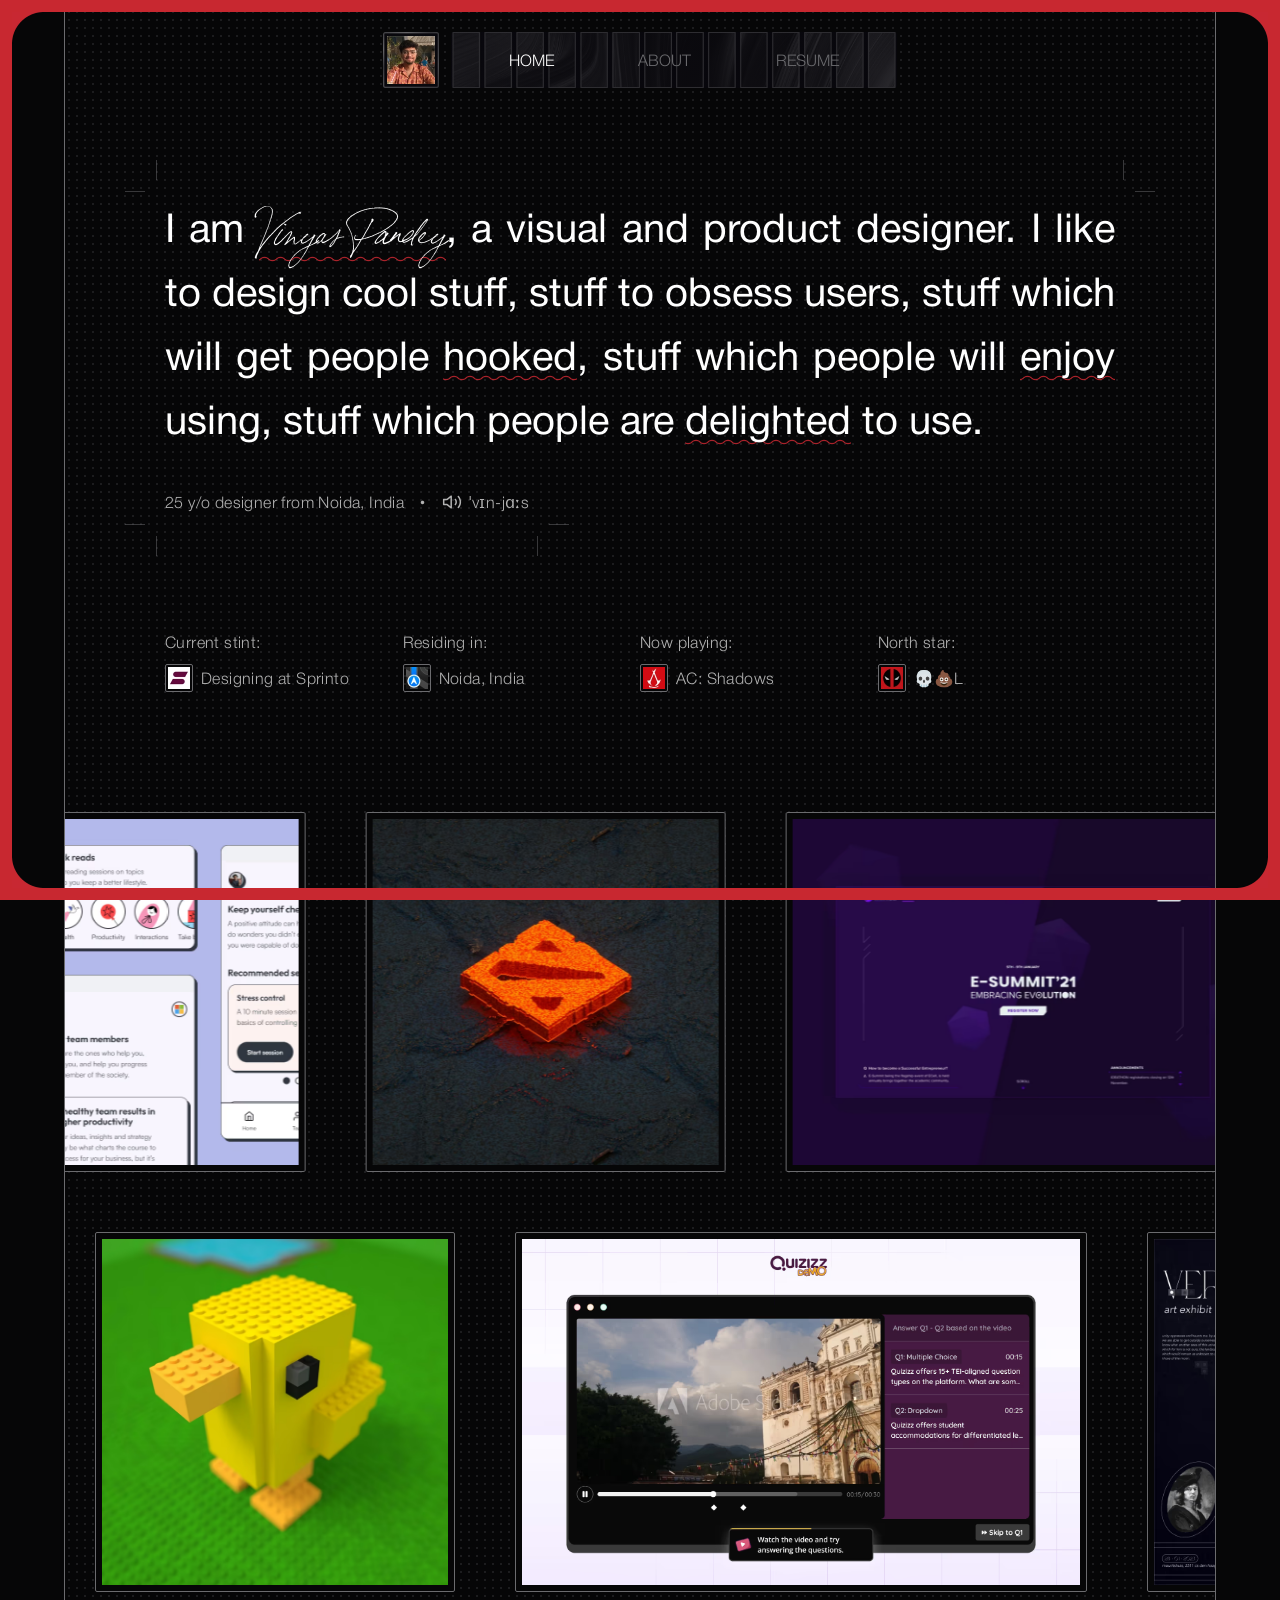
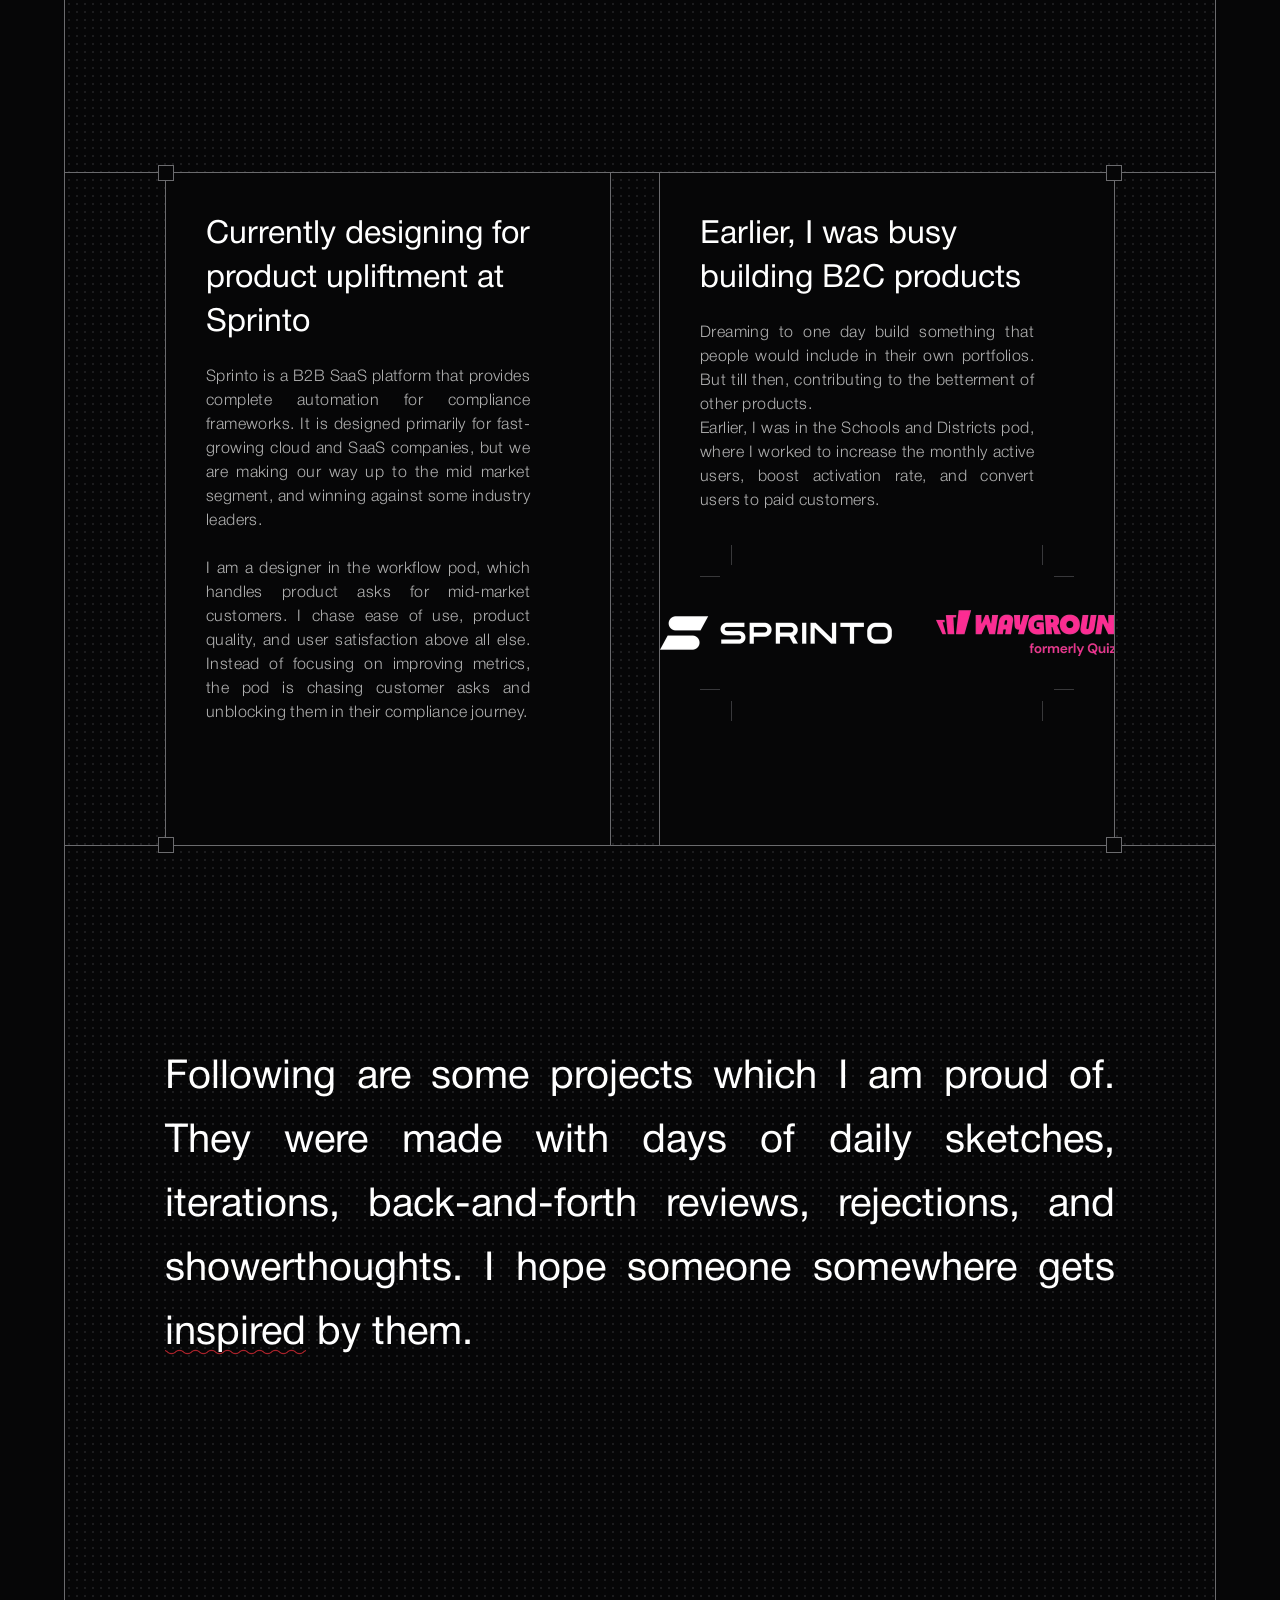
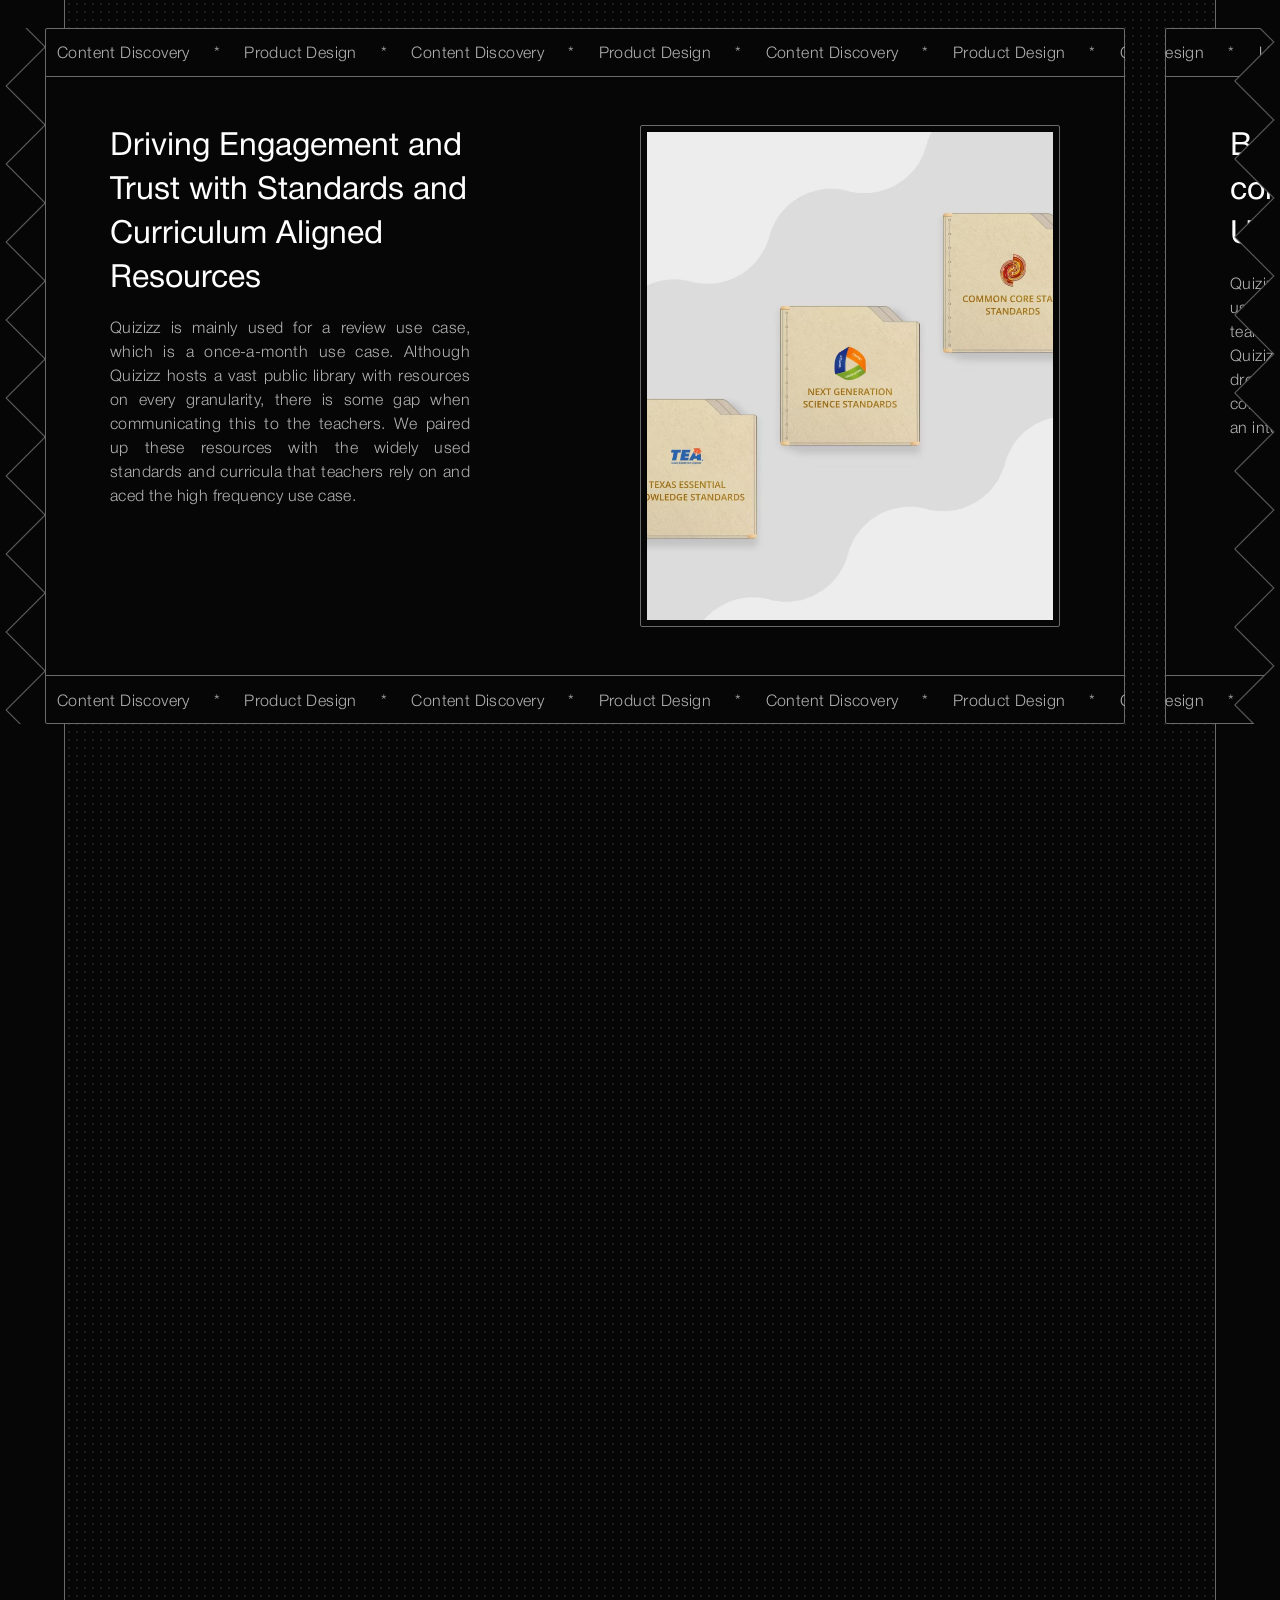
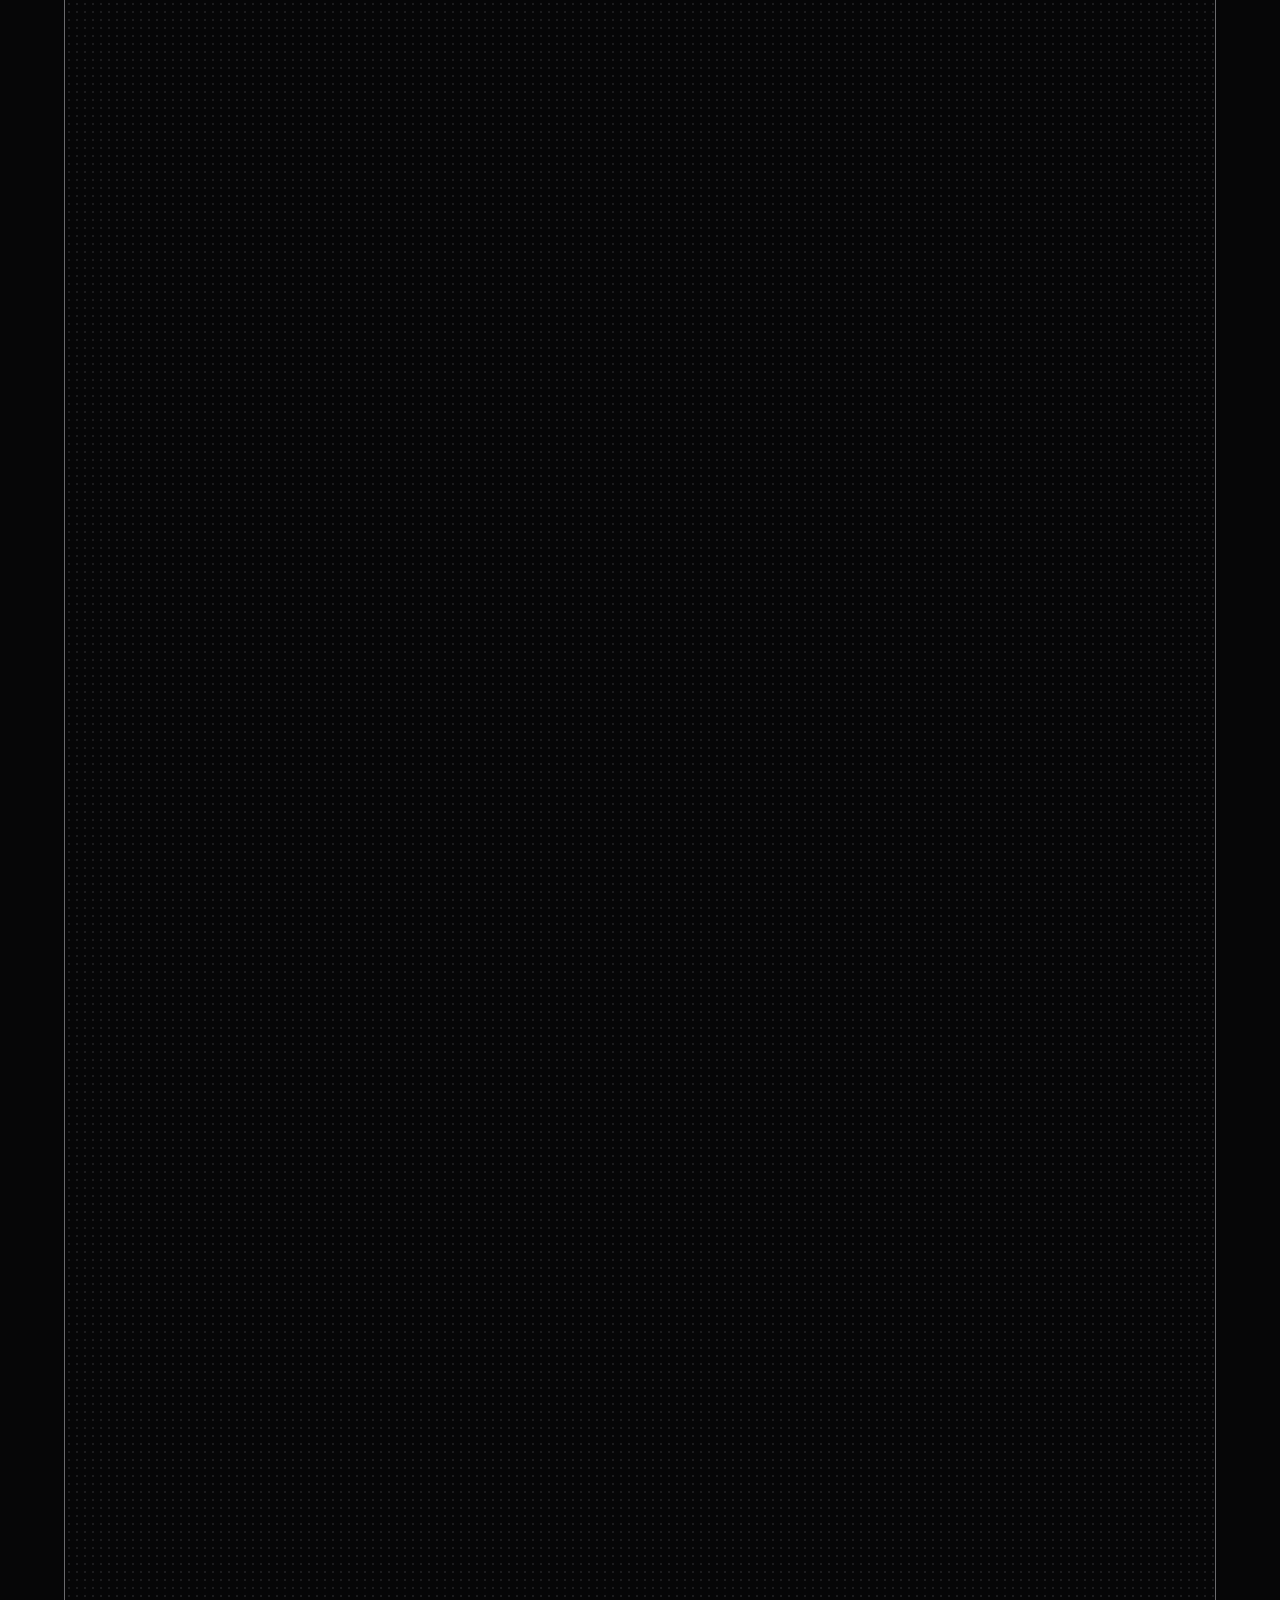
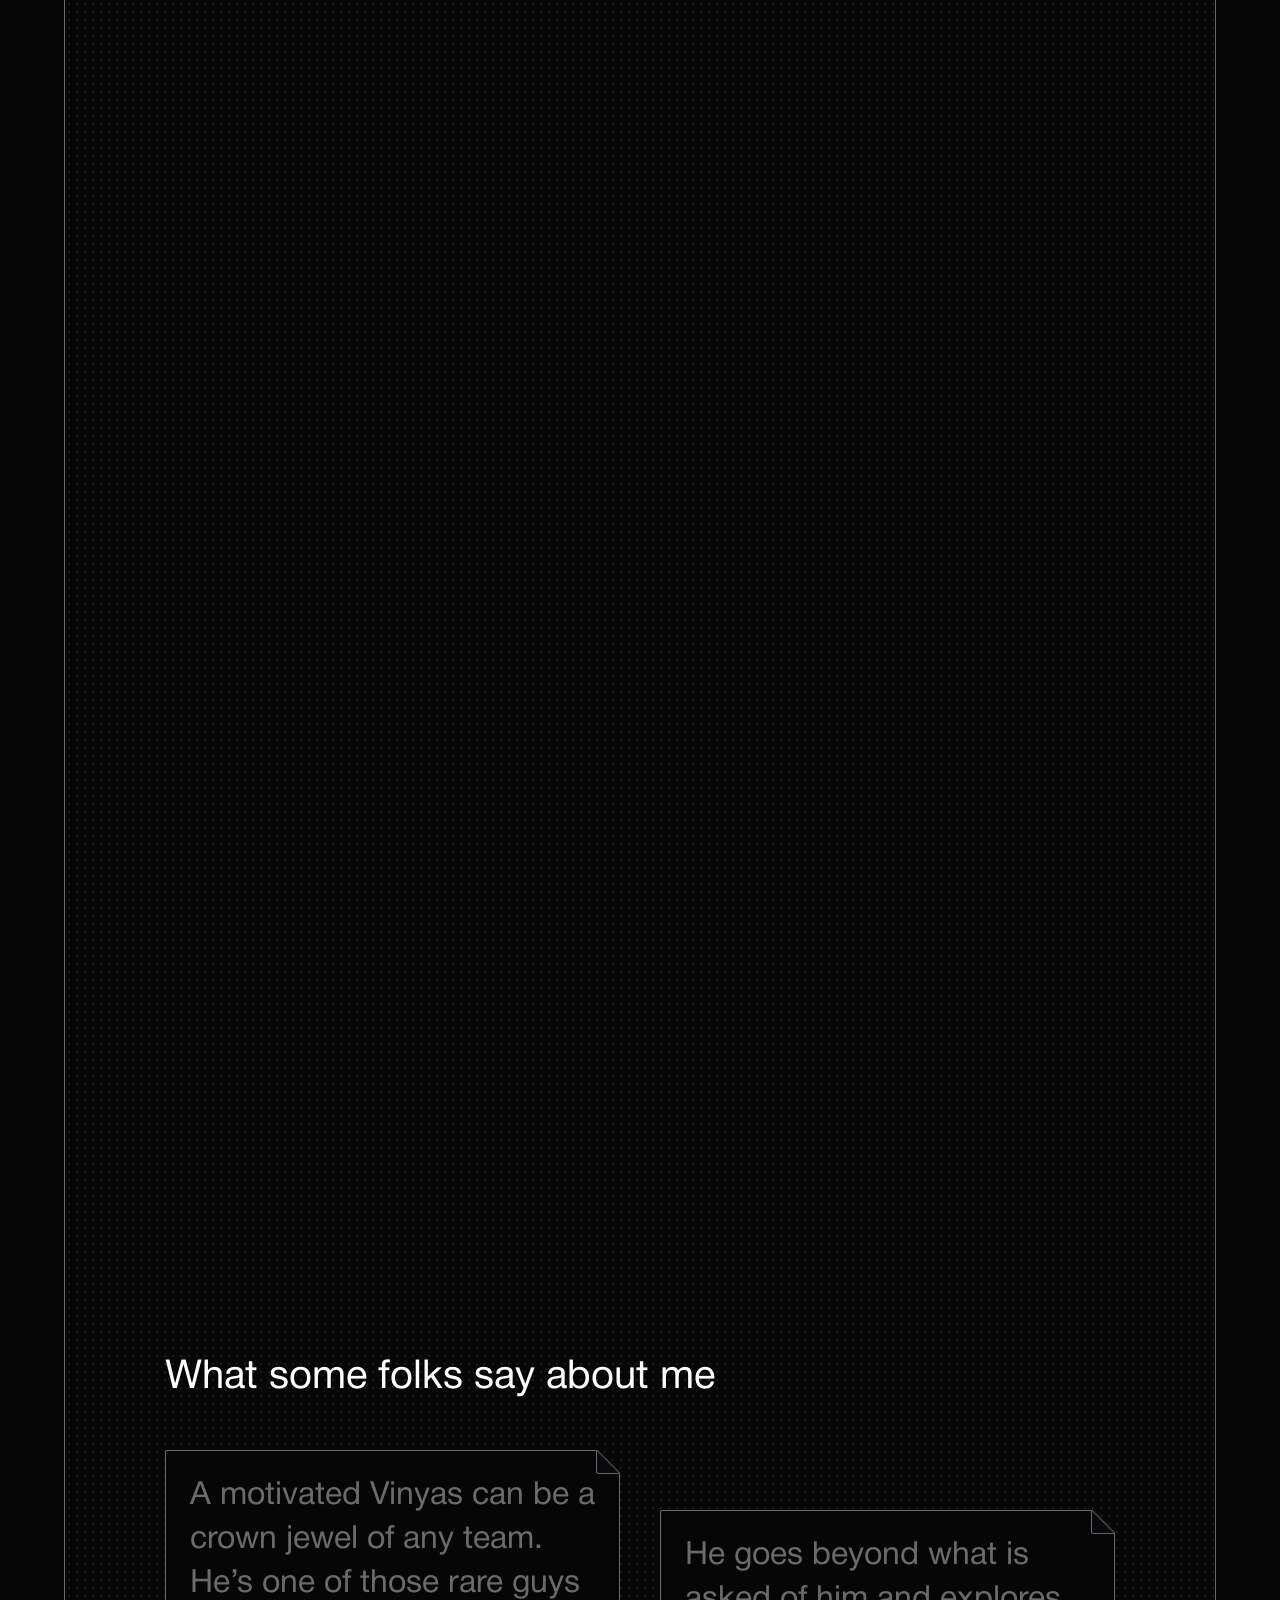
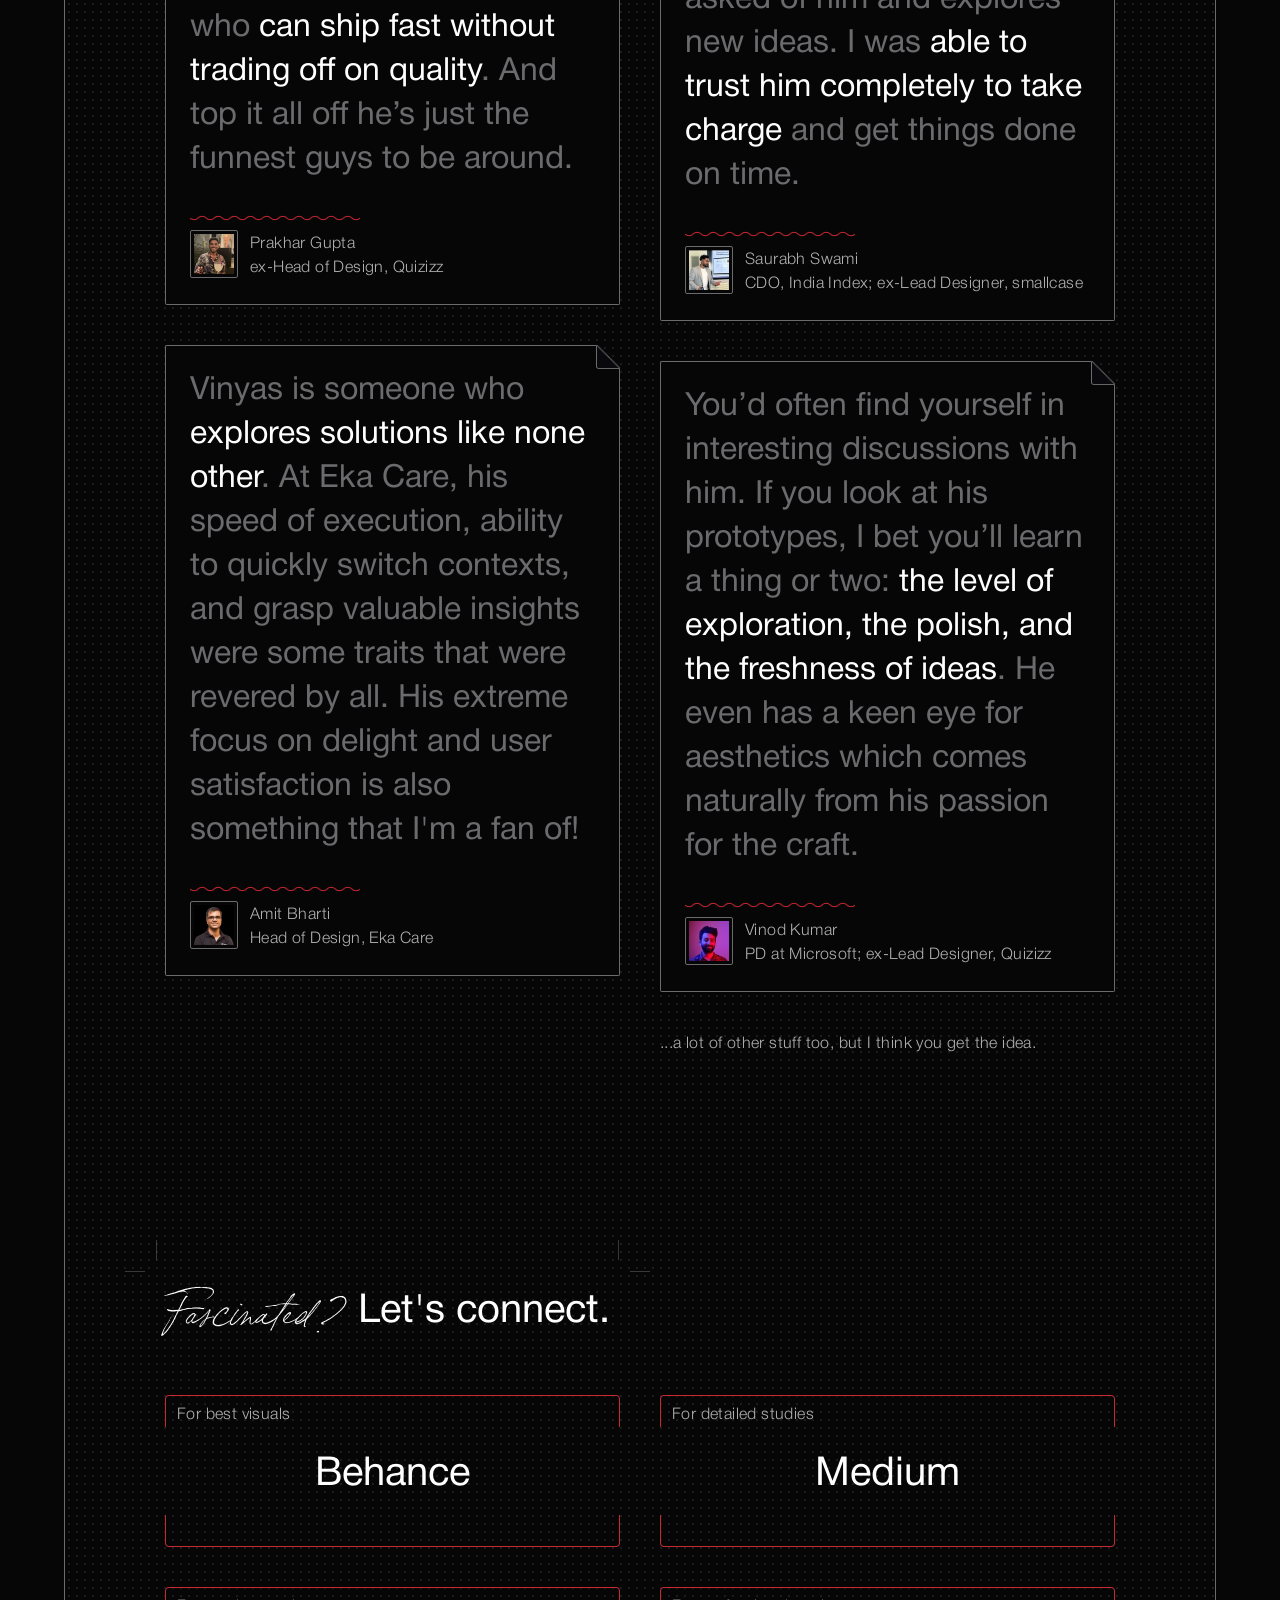
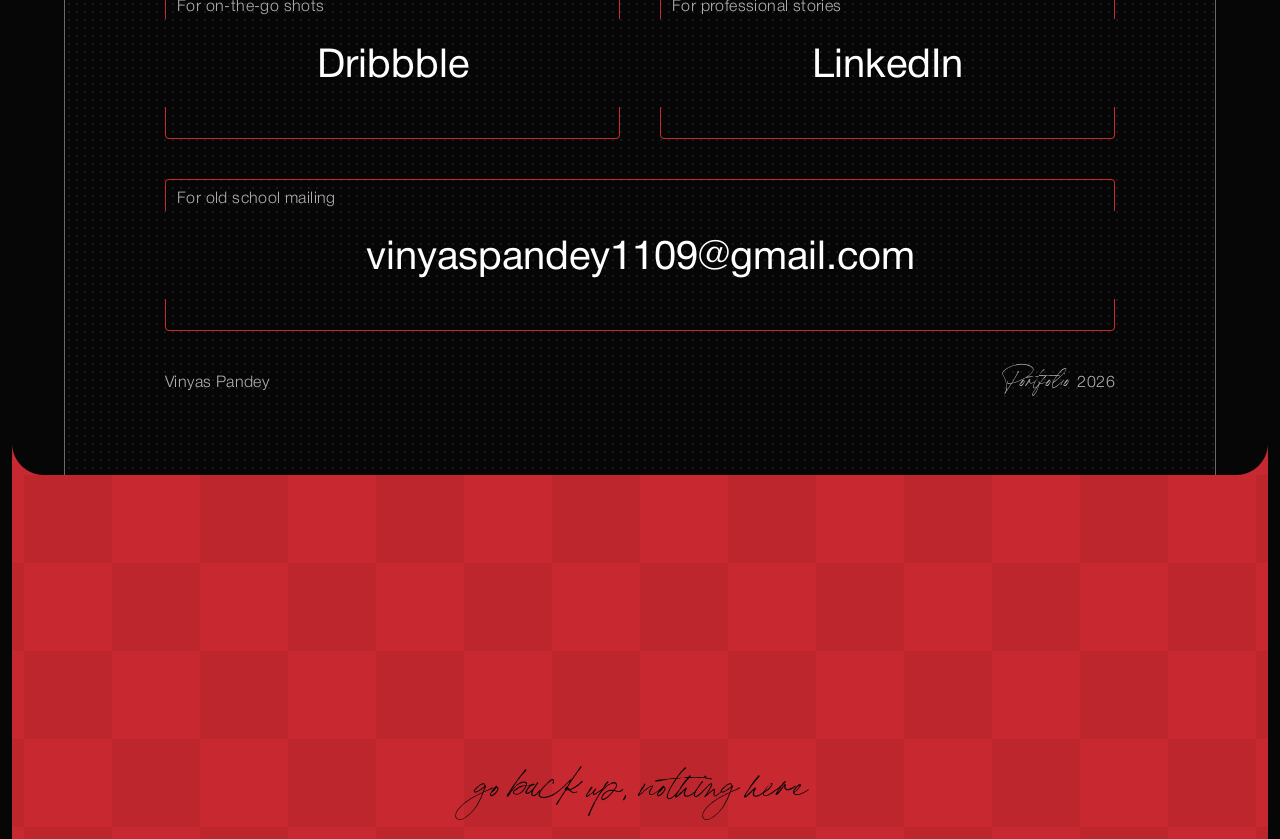
==== commit 037cb197: "Subset Bon Vivant to Basic Latin without hinting, and preload it and Helvetica Roman Keeps the liga " ====
--- a/index.html
+++ b/index.html
@@ -22,6 +22,8 @@
 <link rel="canonical" href="https://vinyas.me/">
 <link rel="icon" type="image/png" href="assets/img/ui/favicon.png">
 <link rel="apple-touch-icon" href="assets/img/ui/webclip.png">
+<link rel="preload" href="assets/fonts/bon-vivant.woff2" as="font" type="font/woff2" crossorigin>
+<link rel="preload" href="assets/fonts/helvetica-neue-roman.woff2" as="font" type="font/woff2" crossorigin>
 <link rel="stylesheet" href="assets/css/site.css">
 </head>
 <body>
@@ -166,14 +168,14 @@
       <div class="work-carousel-container" id="carousel">
         <div class="zig-zag" aria-hidden="true"></div><div class="zig-zag right" aria-hidden="true"></div>
         <div class="projects-carousel">
-          <!-- Project cards come from content/projects.csv -->
+          <!-- Project cards come from content/projects/<slug>/index.md -->
           <div class="projects-list" id="projectsList" role="list">
-          <div class="project-container" role="listitem"><a class="project-link-container" href="work/browse-experience/"><div class="project-attributes-container top" aria-hidden="true"><div class="project-attributes-list"><p>Product Design</p><p>*</p><p>Content Discovery</p><p>*</p><p>Product Design</p><p>*</p><p>Content Discovery</p><p>*</p><p>Product Design</p><p>*</p><p>Content Discovery</p><p>*</p><p>Product Design</p><p>*</p><p>Content Discovery</p><p>*</p><p>Product Design</p><p>*</p><p>Content Discovery</p><p>*</p><p>Product Design</p><p>*</p><p>Content Discovery</p><p>*</p><p>Product Design</p><p>*</p><p>Content Discovery</p><p>*</p><p>Product Design</p><p>*</p><p>Content Discovery</p><p>*</p></div></div><div class="project-content-and-image"><div class="project-title-and-subtitle"><h2>Driving Engagement and Trust with Standards and Curriculum Aligned Resources</h2><p class="project-description">Quizizz is mainly used for a review use case, which is a once-a-month use case. Although Quizizz hosts a vast public library with resources on every granularity, there is some gap when communicating this to the teachers. We paired up these resources with the widely used standards and curricula that teachers rely on and aced the high frequency use case.</p><span class="sr-only">Product Design, Content Discovery</span></div><div class="image-container project"><img class="image-slot" src="assets/img/projects/browse-experience.avif" width="786" height="1162" alt=""></div></div><div class="project-attributes-container bottom" aria-hidden="true"><div class="project-attributes-list"><p>Product Design</p><p>*</p><p>Content Discovery</p><p>*</p><p>Product Design</p><p>*</p><p>Content Discovery</p><p>*</p><p>Product Design</p><p>*</p><p>Content Discovery</p><p>*</p><p>Product Design</p><p>*</p><p>Content Discovery</p><p>*</p><p>Product Design</p><p>*</p><p>Content Discovery</p><p>*</p><p>Product Design</p><p>*</p><p>Content Discovery</p><p>*</p><p>Product Design</p><p>*</p><p>Content Discovery</p><p>*</p><p>Product Design</p><p>*</p><p>Content Discovery</p><p>*</p></div></div></a></div>
-          <div class="project-container" role="listitem"><a class="project-link-container" href="work/quizizz-demo-experience/"><div class="project-attributes-container top" aria-hidden="true"><div class="project-attributes-list"><p>Visual Design</p><p>*</p><p>User Onboarding</p><p>*</p><p>Visual Design</p><p>*</p><p>User Onboarding</p><p>*</p><p>Visual Design</p><p>*</p><p>User Onboarding</p><p>*</p><p>Visual Design</p><p>*</p><p>User Onboarding</p><p>*</p><p>Visual Design</p><p>*</p><p>User Onboarding</p><p>*</p><p>Visual Design</p><p>*</p><p>User Onboarding</p><p>*</p><p>Visual Design</p><p>*</p><p>User Onboarding</p><p>*</p><p>Visual Design</p><p>*</p><p>User Onboarding</p><p>*</p></div></div><div class="project-content-and-image"><div class="project-title-and-subtitle"><h2>Boosting activation by communicating the Quizizz USP during signup</h2><p class="project-description">Quizizz has an activation rate of ~20% for US users. In an attempt to boost this number, the team hypothesized that users do not understand Quizizz&#x27;s USP in their first interaction, and hence drop off. This project is an attempt to communicate what Quizizz offers to their users in an interactive manner.</p><span class="sr-only">Visual Design, User Onboarding</span></div><div class="image-container project"><img class="image-slot" src="assets/img/projects/quizizz-demo-experience.avif" width="1218" height="1800" alt=""></div></div><div class="project-attributes-container bottom" aria-hidden="true"><div class="project-attributes-list"><p>Visual Design</p><p>*</p><p>User Onboarding</p><p>*</p><p>Visual Design</p><p>*</p><p>User Onboarding</p><p>*</p><p>Visual Design</p><p>*</p><p>User Onboarding</p><p>*</p><p>Visual Design</p><p>*</p><p>User Onboarding</p><p>*</p><p>Visual Design</p><p>*</p><p>User Onboarding</p><p>*</p><p>Visual Design</p><p>*</p><p>User Onboarding</p><p>*</p><p>Visual Design</p><p>*</p><p>User Onboarding</p><p>*</p><p>Visual Design</p><p>*</p><p>User Onboarding</p><p>*</p></div></div></a></div>
-          <div class="project-container" role="listitem"><a class="project-link-container" href="work/quizizz-org-picker/"><div class="project-attributes-container top" aria-hidden="true"><div class="project-attributes-list"><p>Feature Revamp</p><p>*</p><p>Product QA</p><p>*</p><p>Feature Revamp</p><p>*</p><p>Product QA</p><p>*</p><p>Feature Revamp</p><p>*</p><p>Product QA</p><p>*</p><p>Feature Revamp</p><p>*</p><p>Product QA</p><p>*</p><p>Feature Revamp</p><p>*</p><p>Product QA</p><p>*</p><p>Feature Revamp</p><p>*</p><p>Product QA</p><p>*</p><p>Feature Revamp</p><p>*</p><p>Product QA</p><p>*</p><p>Feature Revamp</p><p>*</p><p>Product QA</p><p>*</p></div></div><div class="project-content-and-image"><div class="project-title-and-subtitle"><h2>Redesigning the Quizizz org picker for accuracy and consistency</h2><p class="project-description">Inaccuracy of org data is a problem that is very prominent in Quizizz. This affects content recommendation accuracy, reduced admin trust, and hassles in lead generation. This project rethinks the org picker for teachers to make it easier for users to find their org, improve accuracy, and reduce dropoffs.</p><span class="sr-only">Feature Revamp, Product QA</span></div><div class="image-container project"><img class="image-slot" src="assets/img/projects/quizizz-org-picker.avif" width="786" height="1162" alt=""></div></div><div class="project-attributes-container bottom" aria-hidden="true"><div class="project-attributes-list"><p>Feature Revamp</p><p>*</p><p>Product QA</p><p>*</p><p>Feature Revamp</p><p>*</p><p>Product QA</p><p>*</p><p>Feature Revamp</p><p>*</p><p>Product QA</p><p>*</p><p>Feature Revamp</p><p>*</p><p>Product QA</p><p>*</p><p>Feature Revamp</p><p>*</p><p>Product QA</p><p>*</p><p>Feature Revamp</p><p>*</p><p>Product QA</p><p>*</p><p>Feature Revamp</p><p>*</p><p>Product QA</p><p>*</p><p>Feature Revamp</p><p>*</p><p>Product QA</p><p>*</p></div></div></a></div>
-          <div class="project-container" role="listitem"><a class="project-link-container" href="work/msdc-2022/"><div class="project-attributes-container top" aria-hidden="true"><div class="project-attributes-list"><p>Problem Identification</p><p>*</p><p>Product Design</p><p>*</p><p>Problem Identification</p><p>*</p><p>Product Design</p><p>*</p><p>Problem Identification</p><p>*</p><p>Product Design</p><p>*</p><p>Problem Identification</p><p>*</p><p>Product Design</p><p>*</p><p>Problem Identification</p><p>*</p><p>Product Design</p><p>*</p><p>Problem Identification</p><p>*</p><p>Product Design</p><p>*</p><p>Problem Identification</p><p>*</p><p>Product Design</p><p>*</p><p>Problem Identification</p><p>*</p><p>Product Design</p><p>*</p></div></div><div class="project-content-and-image"><div class="project-title-and-subtitle"><h2>Reigniting the Emotional Quotient in Virtual Communication within the Workplace</h2><p class="project-description">Employees are not able to communicate properly in a virtual setting because of a lack of emotional factors such as tone, gestures, and expressions. Here, I attempt to solve this problem as a part of Microsoft Design Challenge 2022 by incorporating these factors into their communication via various methods.</p><span class="sr-only">Problem Identification, Product Design</span></div><div class="image-container project"><img class="image-slot" src="assets/img/projects/msdc-2022.avif" width="609" height="900" alt=""></div></div><div class="project-attributes-container bottom" aria-hidden="true"><div class="project-attributes-list"><p>Problem Identification</p><p>*</p><p>Product Design</p><p>*</p><p>Problem Identification</p><p>*</p><p>Product Design</p><p>*</p><p>Problem Identification</p><p>*</p><p>Product Design</p><p>*</p><p>Problem Identification</p><p>*</p><p>Product Design</p><p>*</p><p>Problem Identification</p><p>*</p><p>Product Design</p><p>*</p><p>Problem Identification</p><p>*</p><p>Product Design</p><p>*</p><p>Problem Identification</p><p>*</p><p>Product Design</p><p>*</p><p>Problem Identification</p><p>*</p><p>Product Design</p><p>*</p></div></div></a></div>
-          <div class="project-container" role="listitem"><a class="project-link-container" href="work/e-summit-2021/"><div class="project-attributes-container top" aria-hidden="true"><div class="project-attributes-list"><p>Brand Identity</p><p>*</p><p>Web Design</p><p>*</p><p>Brand Identity</p><p>*</p><p>Web Design</p><p>*</p><p>Brand Identity</p><p>*</p><p>Web Design</p><p>*</p><p>Brand Identity</p><p>*</p><p>Web Design</p><p>*</p><p>Brand Identity</p><p>*</p><p>Web Design</p><p>*</p><p>Brand Identity</p><p>*</p><p>Web Design</p><p>*</p><p>Brand Identity</p><p>*</p><p>Web Design</p><p>*</p><p>Brand Identity</p><p>*</p><p>Web Design</p><p>*</p></div></div><div class="project-content-and-image"><div class="project-title-and-subtitle"><h2>Defining the Brand Identity for IIT Roorkee&#x27;s E-Summit 2021</h2><p class="project-description">Built the brand identity, created deliverables, and designed the website for the flagship event of E-Cell IIT Roorkee. E-Summit is held annually to bring together the entrepreneurial, venture, and academic communities to a common ground and provides an avenue to exhibit entrepreneurial talent and creativity through discussions, seminars, competitions, and more.</p><span class="sr-only">Brand Identity, Web Design</span></div><div class="image-container project"><img class="image-slot" src="assets/img/projects/e-summit-2021.avif" width="609" height="900" alt=""></div></div><div class="project-attributes-container bottom" aria-hidden="true"><div class="project-attributes-list"><p>Brand Identity</p><p>*</p><p>Web Design</p><p>*</p><p>Brand Identity</p><p>*</p><p>Web Design</p><p>*</p><p>Brand Identity</p><p>*</p><p>Web Design</p><p>*</p><p>Brand Identity</p><p>*</p><p>Web Design</p><p>*</p><p>Brand Identity</p><p>*</p><p>Web Design</p><p>*</p><p>Brand Identity</p><p>*</p><p>Web Design</p><p>*</p><p>Brand Identity</p><p>*</p><p>Web Design</p><p>*</p><p>Brand Identity</p><p>*</p><p>Web Design</p><p>*</p></div></div></a></div>
-          <div class="project-container" role="listitem"><a class="project-link-container" href="work/e-id-portal/"><div class="project-attributes-container top" aria-hidden="true"><div class="project-attributes-list"><p>SaaS Design</p><p>*</p><p>In-house Tool</p><p>*</p><p>SaaS Design</p><p>*</p><p>In-house Tool</p><p>*</p><p>SaaS Design</p><p>*</p><p>In-house Tool</p><p>*</p><p>SaaS Design</p><p>*</p><p>In-house Tool</p><p>*</p><p>SaaS Design</p><p>*</p><p>In-house Tool</p><p>*</p><p>SaaS Design</p><p>*</p><p>In-house Tool</p><p>*</p><p>SaaS Design</p><p>*</p><p>In-house Tool</p><p>*</p><p>SaaS Design</p><p>*</p><p>In-house Tool</p><p>*</p></div></div><div class="project-content-and-image"><div class="project-title-and-subtitle"><h2>Designing the e-ID Card Management and Distribution Portal for IIT Roorkee</h2><p class="project-description">Distributing and managing the physical ID cards of more than 8000 students was a hassle for the Dean of Students&#x27; Welfare. Hence we developed this in-house tool to digitalise ID cards, distribute them, and manage and resolve queries if any.</p><span class="sr-only">SaaS Design, In-house Tool</span></div><div class="image-container project"><img class="image-slot" src="assets/img/projects/e-id-portal.avif" width="609" height="900" alt=""></div></div><div class="project-attributes-container bottom" aria-hidden="true"><div class="project-attributes-list"><p>SaaS Design</p><p>*</p><p>In-house Tool</p><p>*</p><p>SaaS Design</p><p>*</p><p>In-house Tool</p><p>*</p><p>SaaS Design</p><p>*</p><p>In-house Tool</p><p>*</p><p>SaaS Design</p><p>*</p><p>In-house Tool</p><p>*</p><p>SaaS Design</p><p>*</p><p>In-house Tool</p><p>*</p><p>SaaS Design</p><p>*</p><p>In-house Tool</p><p>*</p><p>SaaS Design</p><p>*</p><p>In-house Tool</p><p>*</p><p>SaaS Design</p><p>*</p><p>In-house Tool</p><p>*</p></div></div></a></div>
+          <div class="project-container" role="listitem"><a class="project-link-container" href="work/browse-experience/"><div class="project-attributes-container top" aria-hidden="true"><div class="project-attributes-list"><p>Product Design</p><p>*</p><p>Content Discovery</p><p>*</p><p>Product Design</p><p>*</p><p>Content Discovery</p><p>*</p><p>Product Design</p><p>*</p><p>Content Discovery</p><p>*</p><p>Product Design</p><p>*</p><p>Content Discovery</p><p>*</p><p>Product Design</p><p>*</p><p>Content Discovery</p><p>*</p><p>Product Design</p><p>*</p><p>Content Discovery</p><p>*</p><p>Product Design</p><p>*</p><p>Content Discovery</p><p>*</p><p>Product Design</p><p>*</p><p>Content Discovery</p><p>*</p></div></div><div class="project-content-and-image"><div class="project-title-and-subtitle"><h2>Driving Engagement and Trust with Standards and Curriculum Aligned Resources</h2><p class="project-description">Quizizz is mainly used for a review use case, which is a once-a-month use case. Although Quizizz hosts a vast public library with resources on every granularity, there is some gap when communicating this to the teachers. We paired up these resources with the widely used standards and curricula that teachers rely on and aced the high frequency use case.</p><span class="sr-only">Product Design, Content Discovery</span></div><div class="image-container project"><img class="image-slot" src="content/projects/browse-experience/card.avif" width="786" height="1162" alt=""></div></div><div class="project-attributes-container bottom" aria-hidden="true"><div class="project-attributes-list"><p>Product Design</p><p>*</p><p>Content Discovery</p><p>*</p><p>Product Design</p><p>*</p><p>Content Discovery</p><p>*</p><p>Product Design</p><p>*</p><p>Content Discovery</p><p>*</p><p>Product Design</p><p>*</p><p>Content Discovery</p><p>*</p><p>Product Design</p><p>*</p><p>Content Discovery</p><p>*</p><p>Product Design</p><p>*</p><p>Content Discovery</p><p>*</p><p>Product Design</p><p>*</p><p>Content Discovery</p><p>*</p><p>Product Design</p><p>*</p><p>Content Discovery</p><p>*</p></div></div></a></div>
+          <div class="project-container" role="listitem"><a class="project-link-container" href="work/quizizz-demo-experience/"><div class="project-attributes-container top" aria-hidden="true"><div class="project-attributes-list"><p>Visual Design</p><p>*</p><p>User Onboarding</p><p>*</p><p>Visual Design</p><p>*</p><p>User Onboarding</p><p>*</p><p>Visual Design</p><p>*</p><p>User Onboarding</p><p>*</p><p>Visual Design</p><p>*</p><p>User Onboarding</p><p>*</p><p>Visual Design</p><p>*</p><p>User Onboarding</p><p>*</p><p>Visual Design</p><p>*</p><p>User Onboarding</p><p>*</p><p>Visual Design</p><p>*</p><p>User Onboarding</p><p>*</p><p>Visual Design</p><p>*</p><p>User Onboarding</p><p>*</p></div></div><div class="project-content-and-image"><div class="project-title-and-subtitle"><h2>Boosting activation by communicating the Quizizz USP during signup</h2><p class="project-description">Quizizz has an activation rate of ~20% for US users. In an attempt to boost this number, the team hypothesized that users do not understand Quizizz&#x27;s USP in their first interaction, and hence drop off. This project is an attempt to communicate what Quizizz offers to their users in an interactive manner.</p><span class="sr-only">Visual Design, User Onboarding</span></div><div class="image-container project"><img class="image-slot" src="content/projects/quizizz-demo-experience/card.avif" width="1218" height="1800" alt=""></div></div><div class="project-attributes-container bottom" aria-hidden="true"><div class="project-attributes-list"><p>Visual Design</p><p>*</p><p>User Onboarding</p><p>*</p><p>Visual Design</p><p>*</p><p>User Onboarding</p><p>*</p><p>Visual Design</p><p>*</p><p>User Onboarding</p><p>*</p><p>Visual Design</p><p>*</p><p>User Onboarding</p><p>*</p><p>Visual Design</p><p>*</p><p>User Onboarding</p><p>*</p><p>Visual Design</p><p>*</p><p>User Onboarding</p><p>*</p><p>Visual Design</p><p>*</p><p>User Onboarding</p><p>*</p><p>Visual Design</p><p>*</p><p>User Onboarding</p><p>*</p></div></div></a></div>
+          <div class="project-container" role="listitem"><a class="project-link-container" href="work/quizizz-org-picker/"><div class="project-attributes-container top" aria-hidden="true"><div class="project-attributes-list"><p>Feature Revamp</p><p>*</p><p>Product QA</p><p>*</p><p>Feature Revamp</p><p>*</p><p>Product QA</p><p>*</p><p>Feature Revamp</p><p>*</p><p>Product QA</p><p>*</p><p>Feature Revamp</p><p>*</p><p>Product QA</p><p>*</p><p>Feature Revamp</p><p>*</p><p>Product QA</p><p>*</p><p>Feature Revamp</p><p>*</p><p>Product QA</p><p>*</p><p>Feature Revamp</p><p>*</p><p>Product QA</p><p>*</p><p>Feature Revamp</p><p>*</p><p>Product QA</p><p>*</p></div></div><div class="project-content-and-image"><div class="project-title-and-subtitle"><h2>Redesigning the Quizizz org picker for accuracy and consistency</h2><p class="project-description">Inaccuracy of org data is a problem that is very prominent in Quizizz. This affects content recommendation accuracy, reduced admin trust, and hassles in lead generation. This project rethinks the org picker for teachers to make it easier for users to find their org, improve accuracy, and reduce dropoffs.</p><span class="sr-only">Feature Revamp, Product QA</span></div><div class="image-container project"><img class="image-slot" src="content/projects/quizizz-org-picker/card.avif" width="786" height="1162" alt=""></div></div><div class="project-attributes-container bottom" aria-hidden="true"><div class="project-attributes-list"><p>Feature Revamp</p><p>*</p><p>Product QA</p><p>*</p><p>Feature Revamp</p><p>*</p><p>Product QA</p><p>*</p><p>Feature Revamp</p><p>*</p><p>Product QA</p><p>*</p><p>Feature Revamp</p><p>*</p><p>Product QA</p><p>*</p><p>Feature Revamp</p><p>*</p><p>Product QA</p><p>*</p><p>Feature Revamp</p><p>*</p><p>Product QA</p><p>*</p><p>Feature Revamp</p><p>*</p><p>Product QA</p><p>*</p><p>Feature Revamp</p><p>*</p><p>Product QA</p><p>*</p></div></div></a></div>
+          <div class="project-container" role="listitem"><a class="project-link-container" href="work/msdc-2022/"><div class="project-attributes-container top" aria-hidden="true"><div class="project-attributes-list"><p>Problem Identification</p><p>*</p><p>Product Design</p><p>*</p><p>Problem Identification</p><p>*</p><p>Product Design</p><p>*</p><p>Problem Identification</p><p>*</p><p>Product Design</p><p>*</p><p>Problem Identification</p><p>*</p><p>Product Design</p><p>*</p><p>Problem Identification</p><p>*</p><p>Product Design</p><p>*</p><p>Problem Identification</p><p>*</p><p>Product Design</p><p>*</p><p>Problem Identification</p><p>*</p><p>Product Design</p><p>*</p><p>Problem Identification</p><p>*</p><p>Product Design</p><p>*</p></div></div><div class="project-content-and-image"><div class="project-title-and-subtitle"><h2>Reigniting the Emotional Quotient in Virtual Communication within the Workplace</h2><p class="project-description">Employees are not able to communicate properly in a virtual setting because of a lack of emotional factors such as tone, gestures, and expressions. Here, I attempt to solve this problem as a part of Microsoft Design Challenge 2022 by incorporating these factors into their communication via various methods.</p><span class="sr-only">Problem Identification, Product Design</span></div><div class="image-container project"><img class="image-slot" src="content/projects/msdc-2022/card.avif" width="609" height="900" alt=""></div></div><div class="project-attributes-container bottom" aria-hidden="true"><div class="project-attributes-list"><p>Problem Identification</p><p>*</p><p>Product Design</p><p>*</p><p>Problem Identification</p><p>*</p><p>Product Design</p><p>*</p><p>Problem Identification</p><p>*</p><p>Product Design</p><p>*</p><p>Problem Identification</p><p>*</p><p>Product Design</p><p>*</p><p>Problem Identification</p><p>*</p><p>Product Design</p><p>*</p><p>Problem Identification</p><p>*</p><p>Product Design</p><p>*</p><p>Problem Identification</p><p>*</p><p>Product Design</p><p>*</p><p>Problem Identification</p><p>*</p><p>Product Design</p><p>*</p></div></div></a></div>
+          <div class="project-container" role="listitem"><a class="project-link-container" href="work/e-summit-2021/"><div class="project-attributes-container top" aria-hidden="true"><div class="project-attributes-list"><p>Brand Identity</p><p>*</p><p>Web Design</p><p>*</p><p>Brand Identity</p><p>*</p><p>Web Design</p><p>*</p><p>Brand Identity</p><p>*</p><p>Web Design</p><p>*</p><p>Brand Identity</p><p>*</p><p>Web Design</p><p>*</p><p>Brand Identity</p><p>*</p><p>Web Design</p><p>*</p><p>Brand Identity</p><p>*</p><p>Web Design</p><p>*</p><p>Brand Identity</p><p>*</p><p>Web Design</p><p>*</p><p>Brand Identity</p><p>*</p><p>Web Design</p><p>*</p></div></div><div class="project-content-and-image"><div class="project-title-and-subtitle"><h2>Defining the Brand Identity for IIT Roorkee&#x27;s E-Summit 2021</h2><p class="project-description">Built the brand identity, created deliverables, and designed the website for the flagship event of E-Cell IIT Roorkee. E-Summit is held annually to bring together the entrepreneurial, venture, and academic communities to a common ground and provides an avenue to exhibit entrepreneurial talent and creativity through discussions, seminars, competitions, and more.</p><span class="sr-only">Brand Identity, Web Design</span></div><div class="image-container project"><img class="image-slot" src="content/projects/e-summit-2021/card.avif" width="609" height="900" alt=""></div></div><div class="project-attributes-container bottom" aria-hidden="true"><div class="project-attributes-list"><p>Brand Identity</p><p>*</p><p>Web Design</p><p>*</p><p>Brand Identity</p><p>*</p><p>Web Design</p><p>*</p><p>Brand Identity</p><p>*</p><p>Web Design</p><p>*</p><p>Brand Identity</p><p>*</p><p>Web Design</p><p>*</p><p>Brand Identity</p><p>*</p><p>Web Design</p><p>*</p><p>Brand Identity</p><p>*</p><p>Web Design</p><p>*</p><p>Brand Identity</p><p>*</p><p>Web Design</p><p>*</p><p>Brand Identity</p><p>*</p><p>Web Design</p><p>*</p></div></div></a></div>
+          <div class="project-container" role="listitem"><a class="project-link-container" href="work/e-id-portal/"><div class="project-attributes-container top" aria-hidden="true"><div class="project-attributes-list"><p>SaaS Design</p><p>*</p><p>In-house Tool</p><p>*</p><p>SaaS Design</p><p>*</p><p>In-house Tool</p><p>*</p><p>SaaS Design</p><p>*</p><p>In-house Tool</p><p>*</p><p>SaaS Design</p><p>*</p><p>In-house Tool</p><p>*</p><p>SaaS Design</p><p>*</p><p>In-house Tool</p><p>*</p><p>SaaS Design</p><p>*</p><p>In-house Tool</p><p>*</p><p>SaaS Design</p><p>*</p><p>In-house Tool</p><p>*</p><p>SaaS Design</p><p>*</p><p>In-house Tool</p><p>*</p></div></div><div class="project-content-and-image"><div class="project-title-and-subtitle"><h2>Designing the e-ID Card Management and Distribution Portal for IIT Roorkee</h2><p class="project-description">Distributing and managing the physical ID cards of more than 8000 students was a hassle for the Dean of Students&#x27; Welfare. Hence we developed this in-house tool to digitalise ID cards, distribute them, and manage and resolve queries if any.</p><span class="sr-only">SaaS Design, In-house Tool</span></div><div class="image-container project"><img class="image-slot" src="content/projects/e-id-portal/card.avif" width="609" height="900" alt=""></div></div><div class="project-attributes-container bottom" aria-hidden="true"><div class="project-attributes-list"><p>SaaS Design</p><p>*</p><p>In-house Tool</p><p>*</p><p>SaaS Design</p><p>*</p><p>In-house Tool</p><p>*</p><p>SaaS Design</p><p>*</p><p>In-house Tool</p><p>*</p><p>SaaS Design</p><p>*</p><p>In-house Tool</p><p>*</p><p>SaaS Design</p><p>*</p><p>In-house Tool</p><p>*</p><p>SaaS Design</p><p>*</p><p>In-house Tool</p><p>*</p><p>SaaS Design</p><p>*</p><p>In-house Tool</p><p>*</p><p>SaaS Design</p><p>*</p><p>In-house Tool</p><p>*</p></div></div></a></div>
           </div>
         </div>
       </div>
--- a/assets/css/site.css
+++ b/assets/css/site.css
@@ -381,7 +381,7 @@
 .project-metric{ flex:1; }
 .testimonial-bottom-content.project-metric-body{ gap:2px; }
 
-/* Rich text (the Process / Final solution / Extras columns of content/projects.csv) */
+/* Rich text (the # Process, # Final solution and # Extras sections of content/projects/<slug>/index.md) */
 .rich-text::before,.rich-text::after{ content:""; display:table; }
 .rich-text::after{ clear:both; }
 .rich-text h3{ color:var(--primary); margin:0; font-size:28px; font-weight:400; line-height:40px; }
